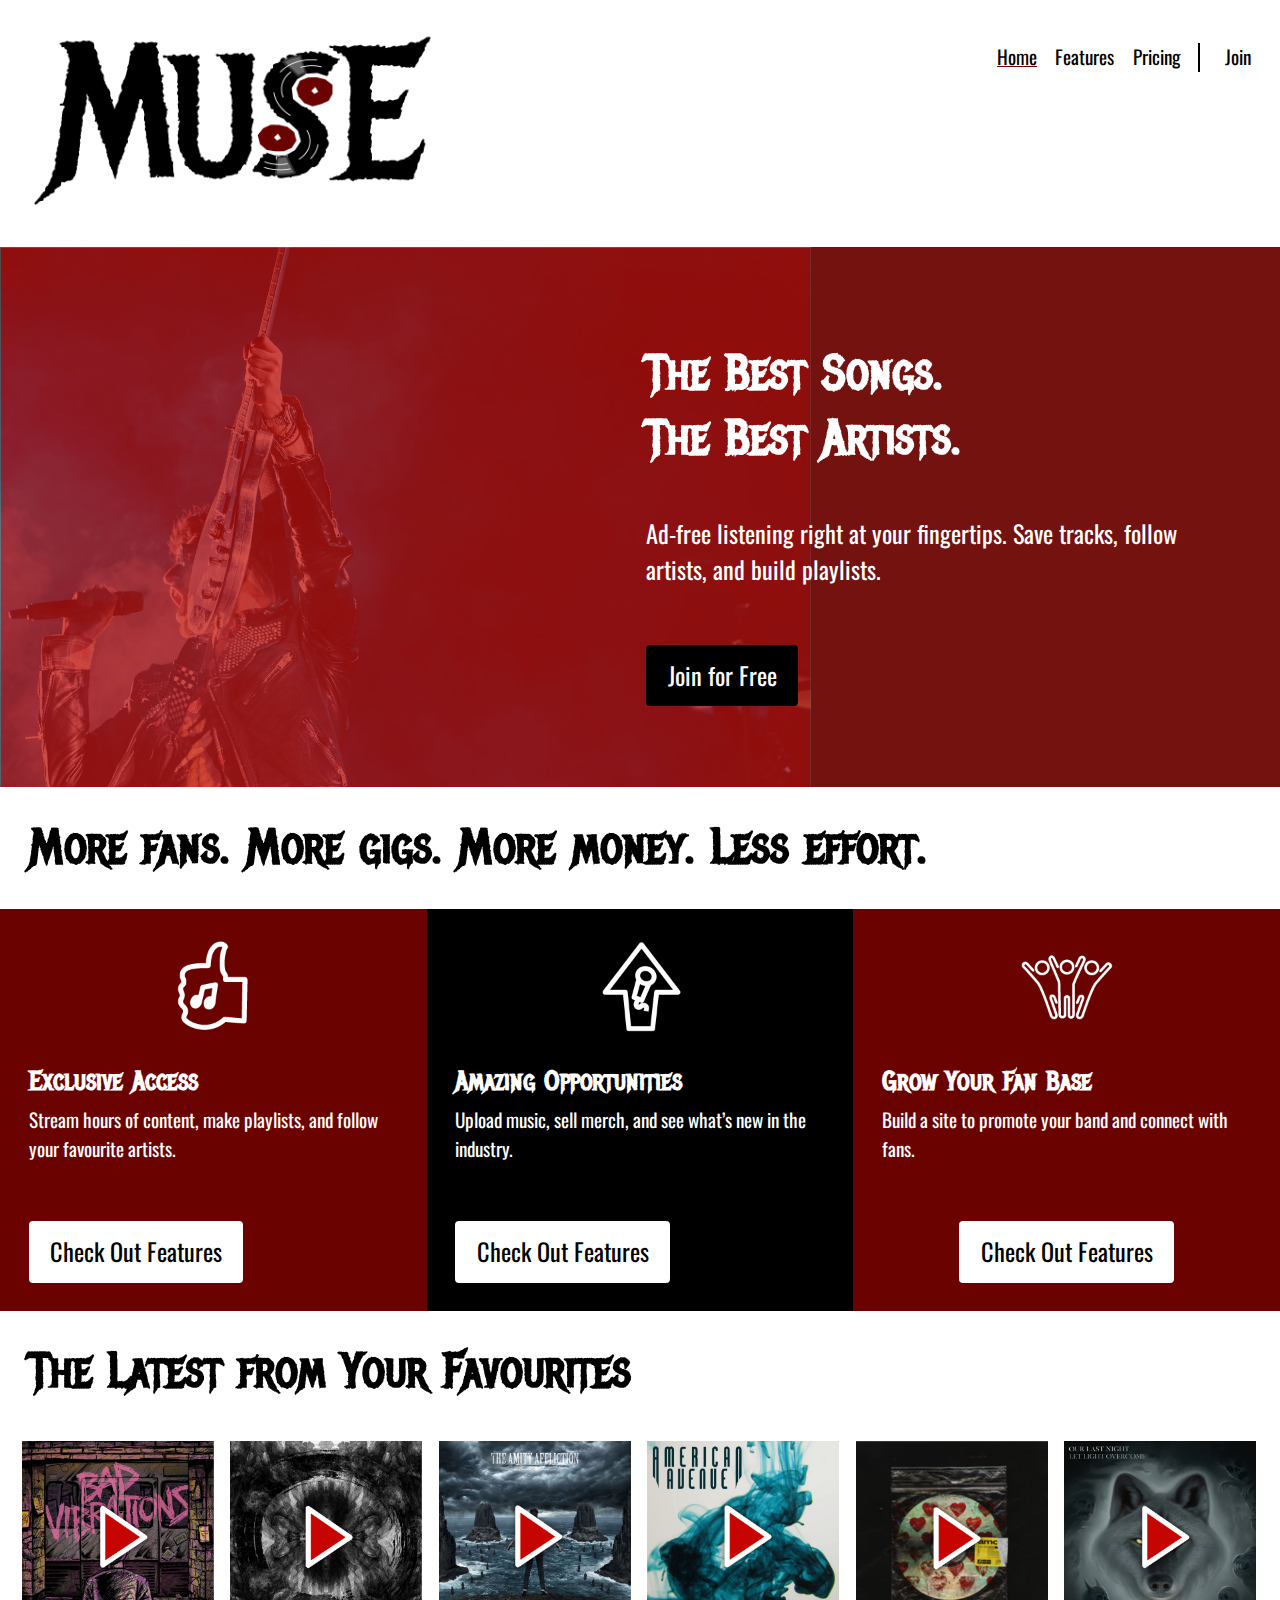
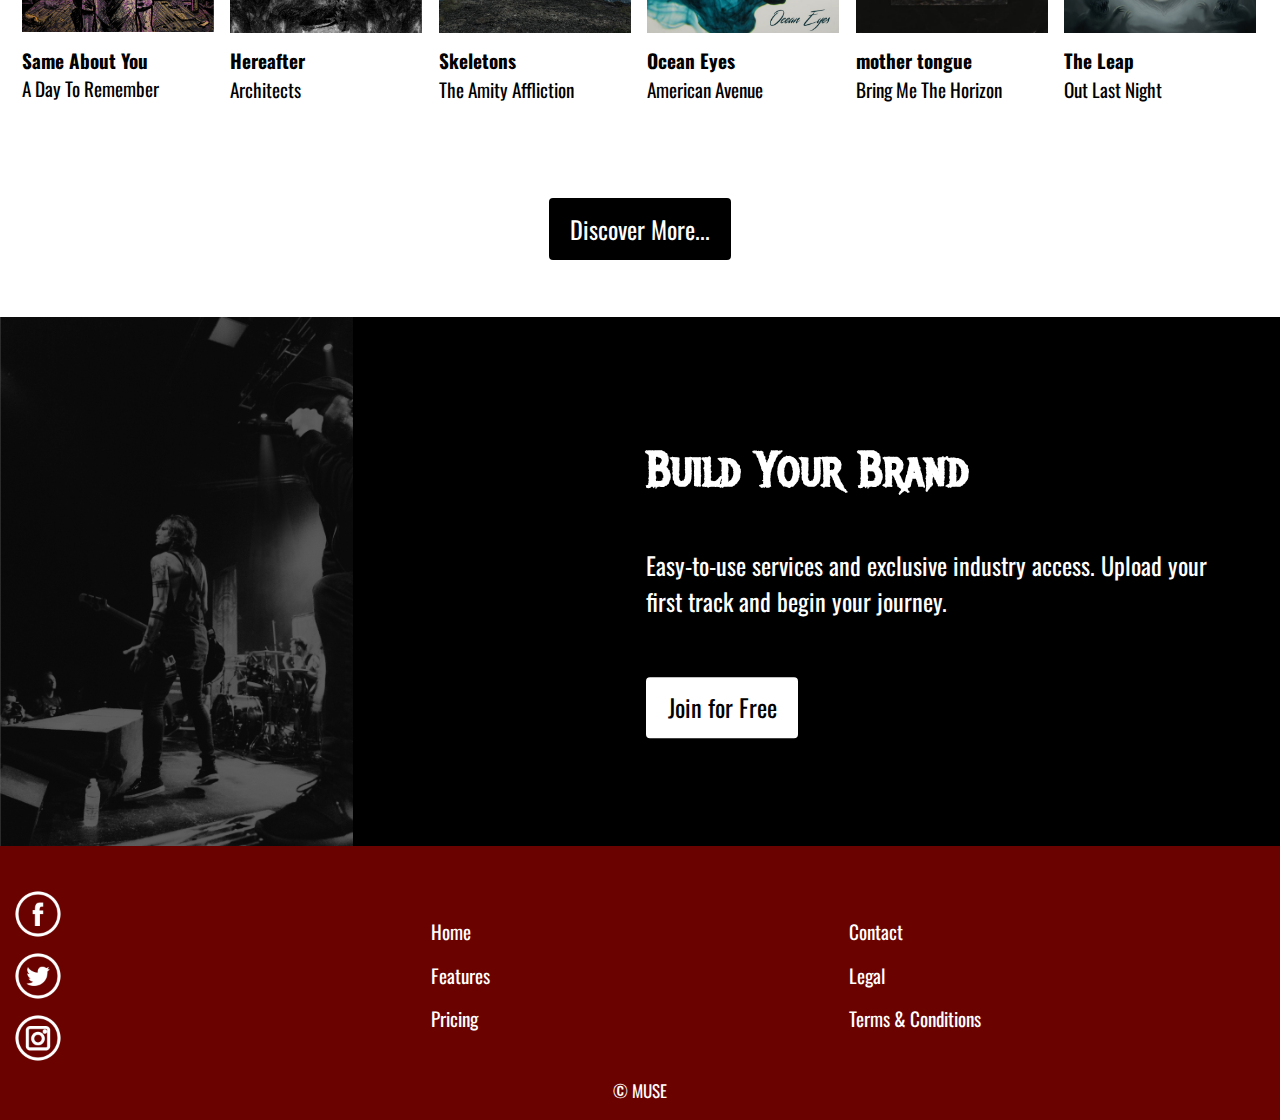
==== index.html @ cc8b155a "Fix some more markbot errors" ====
<!DOCTYPE html>
<html lang="en-ca">
<head>
  <meta charset="utf-8">
  <title>MUSE • Home</title>
  <meta name="viewport" content="width=device-width,initial-scale=1">
  <link href="css/modules.css" rel="stylesheet">
  <link href="css/grid.css" rel="stylesheet">
  <link href="css/type.css" rel="stylesheet">
  <link href="css/main.css" rel="stylesheet">
  <link href="https://fonts.googleapis.com/css?family=Metal+Mania|Oswald:400,700" rel="stylesheet">
</head>
<body>

  <ul class="skip-links">
    <li><a href="#main">Jump to main content</a></li>
    <li><a href="#nav">Jump to navigation</a></li>
  </ul>

  <header class="gutter" role="banner">
    <div class="pad-t join-link">
      <p class="push-1-2 giga"><a class="join-link" href="sign-up.html">Join</a></p>
    </div>

    <div class="absolute  pin-tr pad-t gutter">
      <input type="checkbox" class="nav-check" id="nav-check">
      <label class="nav-label" for="nav-check">
        <i class="icon i-32">
          <img class="nav-open" src="images/icons/ham-open.svg" alt="">
          <img class="nav-close" src="images/icons/ham-close.svg" alt="">
        </i>
      </label>
      <nav class="nav island-1-2 gutter" role="navigation" id="nav" tabindex="0">
        <ul class="list-group push-0">
          <li class="nav-colour push-1-4 mega current"><a href="index.html">Home</a></li>
          <li class="nav-colour push-1-4 mega"><a href="tour.html">Features</a></li>
          <li class="nav-colour push-1-4 mega"><a href="pricing.html">Pricing</a></li>
        </ul>
      </nav>
    </div>

    <div class="grid push pad-t-1-2">
      <div class="unit xs-1 s-1 m-1-2 l-1-3">
        <img class="img-flex" src="images/logo/logo.png" alt="">
      </div>

      <nav class="nav-d unit xs-0 s-0 m-1-2 l-2-3 pad-t" role="navigation" id="nav" tabindex="0">
        <ul class="list-group-inline">
          <li class="gutter-1-4 current"><a href="index.html">Home</a></li>
          <li class="gutter-1-4"><a href="tour.html">Features</a></li>
          <li class="gutter-1-4 push-r-1-4"><a href="pricing.html">Pricing</a></li>
          <li class="sn-up"><a href="sign-up.html">Join</a></li>
        </ul>
      </nav>
    </div>
  </header>

  <main role="main" id="main" tabindex="0">
    <section class="push sec-1">
      <div class="relative banner-img">
        <img src="images/photos/banner-m-1.png" alt="Image of man singing" aria-details="main-banner">

        <div class="absolute pin-cr gutter-2 pad-t-1-2 ban-con max-length" id="main-banner">
          <h1 class="value-prop nina focus-title" tabindex="0">The Best Songs.
            <br>The Best Artists.</h1>

            <p class="push-2 pad-t-1-2 giga">Ad-free listening right at your fingertips. Save tracks, follow artists, and build playlists.</p>

            <div>
              <a class="btn giga btn1" href="sign-up.html">Join for Free</a>
            </div>
          </div>
        </div>
      </section>

      <section class="push">
        <h2 class="value-prop nina gutter" tabindex="0">More fans. More gigs. More money. Less effort.</h2>

        <ol class="grid list-group">
          <li class="unit xs-1 s-1 m-1-3 l-1-3 icon-cards pad-t-1-2 pad-b-1-2 unit-content-distribute">
            <div class="grid grid-middle card island-1-2 content-fill unit-content-distribute">
              <i class="icon i-96 unit xs-1-3 s-1-3 m-1 l-1 push i-size">
                <img class="img-flex" src="images/icons/icon-m-1.png" alt="">
              </i>
              <div class="icon-label unit xs-2-3 s-2-3 m-1 l-1 gutter-1-2 content-fill unit-content-distribute">
                <h3 class="h3 push-1-4">Exclusive Access</h3>
                <p class="push-0 content-fill">Stream hours of content, make playlists, and follow your favourite artists.</p>
              </div>
              <div class="unit xs-0 s-0 m-1 l-1 pad-t-2 gutter-1-2">
                <a class="btn btn2 giga" href="tour.html">Check Out Features</a>
              </div>
            </div>
          </li>

          <li class="unit xs-1 s-1 m-1-3 l-1-3 icon-cards-b pad-t-1-2 pad-b-1-2 unit-content-distribute">
            <div class="grid grid-middle card island-1-2 content-fill unit-content-distribute">
              <i class="icon i-96 unit xs-1-3 s-1-3 m-1 l-1 push i-size">
                <img class="img-flex" src="images/icons/icon-m-2.png" alt="">
              </i>
              <div class="icon-label unit xs-2-3 s-2-3 m-1 l-1 gutter-1-2 content-fill unit-content-distribute">
                <h3 class="h3 push-1-4">Amazing Opportunities</h3>
                <p class="push-0 content-fill">Upload music, sell merch, and see what’s new in the industry.</p>
              </div>
              <div class="unit xs-0 s-0 m-1 l-1 pad-t-2 gutter-1-2">
                <a class="btn btn2 giga" href="tour.html">Check Out Features</a>
              </div>
            </div>
          </li>

          <li class="unit xs-1 s-1 m-1-3 l-1-3 icon-cards pad-t-1-2 pad-b-1-2 unit-content-distribute">
            <div class="grid grid-middle card island-1-2 content-fill unit-content-distribute">
              <i class="icon i-96 unit xs-1-3 s-1-3 m-1 l-1 push i-size">
                <img class="img-flex" src="images/icons/icon-m-3.png" alt="">
              </i>
              <div class="icon-label unit xs-2-3 s-2-3 m-1 l-1 gutter-1-2 content-fill unit-content-distribute">
                <h3 class="h3 push-1-4">Grow Your Fan Base</h3>
                <p class="push-0 content-fill">Build a site to promote your band and connect with fans.</p>
              </div>
              <div class="unit unit-xs-centered unit-s-centered unit-m-centered unit-l-centered pad-t-2 gutter-1-2">
                <a class="btn btn2 giga" href="tour.html">Check Out Features</a>
              </div>
            </div>
          </li>
        </ol>
      </section>

      <section class="push">
        <h2 class="value-prop nina gutter" tabindex="0">The Latest from Your Favourites</h2>

        <div class="grid gutter-1-2">
          <div class="unit unit-xs-centered unit-s-centered m-1-6 l-1-6 push island-1-4" tabindex="0">
            <figure>
              <img class="img-flex album" src="images/photos/albums/album-1.png" alt="Album art" aria-details="album-1">

              <figcaption class="pad-t-1-2" id="album-1">
                <p class="push-0 bold">Same About You</p>
                <p class="push-0">A Day To Remember</p>
              </figcaption>
            </figure>
          </div>

          <div class="unit xs-0 s-0 m-1-6 l-1-6 push island-1-4" tabindex="0">
            <figure>
              <img class="img-flex album" src="images/photos/albums/album-2-16.png" alt="Album art" aria-details="album-2">

              <figcaption class="pad-t-1-2" id="album-2">
                <p class="push-0 bold">Hereafter</p>
                <p class="push-0">Architects</p>
              </figcaption>
            </figure>
          </div>

          <div class="unit unit-xs-centered unit-s-centered m-1-6 l-1-6 push island-1-4" tabindex="0">
            <figure>
              <img class="img-flex album" src="images/photos/albums/album-7.png" alt="Album art" aria-details="album-3">

              <figcaption class="pad-t-1-2" id="album-3">
                <p class="push-0 bold">Skeletons</p>
                <p class="push-0">The Amity Affliction</p>
              </figcaption>
            </figure>
          </div>

          <div class="unit xs-0 s-0 m-1-6 l-1-6 push island-1-4" tabindex="0">
            <figure>
              <img class="img-flex album" src="images/photos/albums/album-8.png" alt="Album art" aria-details="album-4">

              <figcaption class="pad-t-1-2" id="album-4">
                <p class="push-0 bold">Ocean Eyes</p>
                <p class="push-0">American Avenue</p>
              </figcaption>
            </figure>
          </div>

          <div class="unit unit-xs-centered unit-s-centered m-1-6 l-1-6 push island-1-4" tabindex="0">
            <figure>
              <img class="img-flex album" src="images/photos/albums/album-13.png" alt="Album art" aria-details="album-5">

              <figcaption class="pad-t-1-2" id="album-5">
                <p class="push-0 bold">mother tongue</p>
                <p class="push-0">Bring Me The Horizon</p>
              </figcaption>
            </figure>
          </div>

          <div class="unit xs-0 s-0 m-1-6 l-1-6 push island-1-4" tabindex="0">
            <figure>
              <img class="img-flex album" src="images/photos/albums/album-14.png" alt="Album art" aria-details="album-6">

              <figcaption class="pad-t-1-2" id="album-6">
                <p class="push-0 bold">The Leap</p>
                <p class="push-0">Out Last Night</p>
              </figcaption>
            </figure>
          </div>
        </div>

        <div class="push-2 pad-t center-content">
          <a class="btn btn3 giga" href="">Discover More...</a>
        </div>
      </section>

      <section class="sec-4">
        <div class="relative banner-img">
          <div>
            <img class="ban-image" src="images/photos/banner-m-2.png" alt="Image of band We Came As Romans" aria-details="build-banner">
          </div>

          <div class="absolute pin-cr gutter-2 pad-t-1-2 ban-con max-length" id="build-banner">
            <h2 class="value-prop nina focus-title" tabindex="0">Build Your Brand</h2>

            <p class="push-2 pad-t-1-2 giga">Easy-to-use services and exclusive industry access. Upload your first track and begin your journey.</p>

            <div>
              <a class="btn giga btn4" href="sign-up.html">Join for Free</a>
            </div>
          </div>
        </div>
      </section>
    </main>

    <footer class="footer island-1-2" role="contentinfo">
      <div class="grid">
        <ul class="unit xs-1-3 s-1-3 m-1-3 l-1-3 list-group push-0 pad-t">
          <li class="push-1-2"><a class="focus-foot" href="">
            <i class="icon i-48">
              <img src="images/icons/sm-icon-1.png" alt="Facebook">
            </i>
          </a></li>
          <li class="push-1-2"><a class="focus-foot" href="">
            <i class="icon i-48">
              <img src="images/icons/sm-icon-2.png" alt="Twitter">
            </i>
          </a></li>
          <li class="push-1-2"><a class="focus-foot" href="">
            <i class="icon i-48">
              <img src="images/icons/sm-icon-3.png" alt="Instagram">
            </i>
          </a></li>
        </ul>

        <nav class="unit xs-1-3 s-1-3 m-1-3 l-1-3 foot-links pad-t-2">
          <ul class="list-group foot-li">
            <li class="push-1-2"><a class="focus-foot" href="index.html">Home</a></li>
            <li class="push-1-2"><a class="focus-foot" href="tour.html">Features</a></li>
            <li class="push-1-2"><a class="focus-foot" href="pricing.html">Pricing</a></li>
          </ul>
        </nav>

        <nav class="unit xs-1-3 s-1-3 m-1-3 l-1-3 foot-links pad-t-2">
          <ul class="list-group foot-li">
            <li class="push-1-2"><a class="focus-foot" href="">Contact</a></li>
            <li class="push-1-2"><a class="focus-foot" href="">Legal</a></li>
            <li class="push-1-2"><a class="focus-foot" href="">Terms &amp; Conditions</a></li>
          </ul>
        </nav>
      </div>

      <small class="copyright center-content">© MUSE</small>
    </footer>

  </body>
  </html>
---- css/modules.css ----
/*
 * Modulifier || Code released under the UNLICENSE
 * Code under other copyrights & licenses listed below.
 * https://modulifier.web-dev.tools/#responsive;images;list-group;embed;media-object;icons;hidden;positioning;nice-lists;forms;buttons;accessibility;print
 */

@-moz-viewport { width: device-width; scale: 1; }
@-ms-viewport { width: device-width; scale: 1; }
@-o-viewport { width: device-width; scale: 1; }
@-webkit-viewport { width: device-width; scale: 1; }
@viewport { width: device-width; scale: 1; }

html {
  box-sizing: border-box;
  -moz-text-size-adjust: 100%;
  -ms-text-size-adjust: 100%;
  -webkit-text-size-adjust: 100%;
  text-size-adjust: 100%;
}

*, *::before, *::after {
  box-sizing: inherit;
}

body {
  margin: 0;
}

article,
aside,
details,
figcaption,
figure,
footer,
header,
main,
menu,
nav,
section,
summary {
  display: block;
}

audio,
canvas,
progress,
video {
  display: inline-block;
  vertical-align: baseline;
}

template {
  display: none;
}

details {
  cursor: pointer;
}

audio:not([controls]) {
  display: none;
  height: 0;
}

a,
area,
button,
input,
label,
select,
textarea,
[tabindex] {
  -ms-touch-action: manipulation;
  touch-action: manipulation;
}

img {
  border: 0;
}

.img-flex,
.img-flex img {
  display: block;
  width: 100%;
}

svg {
  fill: currentColor;
}

svg:not(:root) {
  overflow: hidden;
}

svg.img-flex {
  width: 100%;
  height: 100%;
}

.image-replacement, .ir {
  overflow: hidden;
  direction: ltr;
  text-align: left;
  text-indent: 100%;
  white-space: nowrap;
}

.list-group, .list-group-inline, .list-group--inline {
  padding-left: 0;
  list-style-type: none;
}

.list-group > dd {
  margin-left: 0;
}

.list-group-inline::before,
.list-group-inline::after,
.list-group--inline::before,
.list-group--inline::after {
  content: "";
  display: table;
}

.list-group-inline::after,
.list-group--inline::after {
  clear: both;
}

.list-group-inline > li,
.list-group--inline > li {
  display: inline-block;
}

.list-group-inline > dt,
.list-group--inline > dt {
  clear: left;
  float: left;
  width: 11em;
}

.list-group-inline > dd,
.list-group--inline > dd {
  float: left;
  min-width: 12em;
}

.embed {
  margin-left: 0;
  margin-right: 0;
  overflow: hidden;
  position: relative;
  width: 100%;
}

.embed-1by1, .embed--1by1 {
  padding-top: 100%; /* Square */
}

.embed-4by3, .embed--4by3 {
  padding-top: 75%; /* Traditional TV/computer screens */
}

.embed-iso216, .embed--iso216 {
  padding-top: 70.92%; /* A-standard paper sizes */
}

.embed-3by2, .embed--3by2 {
  padding-top: 66.6%; /* Classic 35 mm film & most digital photos, landscape */
}

.embed-2by3, .embed--2by3 {
  padding-top: 150%; /* Classic 35 mm film & most digital photos, portrait */
}

.embed-golden, .embed--golden {
  padding-top: 61.8%; /* The Golden Ratio */
}

.embed-16by9, .embed--16by9 {
  padding-top: 56.25%; /* HD TV */
}

.embed-185by100, .embed--185by100 {
  padding-top: 54.05%; /* Common widescreen cinema */
}

.embed-24by10, .embed--24by10 {
  padding-top: 41.667%; /* Widescreen cinema: 2.4:1 */
}

.embed-3by1, .embed--3by1 {
  padding-top: 33.3333%; /* Panorama photos */
}

.embed-4by1, .embed--4by1 {
  padding-top: 25%; /* Polyvision */
}

.embed-5by1, .embed--5by1 {
  padding-top: 20%; /* Really wide... */
}

.embed-item, .embed__item {
  min-height: 100%;
  left: 0;
  position: absolute;
  top: 0;
  width: 100%;
}

.media {
  overflow: hidden;
}

.media-img, .media__img {
  float: left;
}

.media-img-reversed, .media__img--reversed {
  float: right;
}

.media-img-stacked, .media__img--stacked {
  float: none;
}

.media-body, .media__body {
  overflow: hidden;
  min-width: 12em; /* Slightly less than 200px, responsiveness built in */
}

.icon {
  display: inline-block;
  position: relative;
  background: transparent none no-repeat center center;
  background-size: contain;
  vertical-align: middle;
}

.i-16, .i--16 {
  height: 16px;
  width: 16px;
}

.i-18, .i--18 {
  height: 18px;
  width: 18px;
}

.i-20, .i--20 {
  height: 20px;
  width: 20px;
}

.i-24, .i--24 {
  height: 24px;
  width: 24px;
}

.i-32, .i--32 {
  height: 32px;
  width: 32px;
}

.i-48, .i--48 {
  height: 48px;
  width: 48px;
}

.i-64, .i--64 {
  height: 64px;
  width: 64px;
}

.i-96, .i--96 {
  height: 96px;
  width: 96px;
}

.i-128, .i--128 {
  height: 128px;
  width: 128px;
}

.i-192, .i--192 {
  height: 192px;
  width: 192px;
}

.i-256, .i--256 {
  height: 256px;
  width: 256px;
}

.icon img,
.icon svg {
  left: 0;
  height: 100%;
  position: absolute;
  top: 0;
  width: 100%;
  fill: currentColor;
}

.icon-label {
  vertical-align: middle;
}

.icon-link,
.icon-link:focus,
.icon-link:hover {
  text-decoration: none;
}

[hidden], .hidden {
  /* stylelint-disable declaration-no-important */
  display: none !important;
  visibility: hidden !important;
  /* stylelint-enable */
}

.visually-hidden {
  height: 1px;
  margin: -1px;
  overflow: hidden;
  padding: 0;
  position: absolute;
  width: 1px;
  border: 0;
  clip: rect(0 0 0 0);
  clip-path: inset(50%);
}

.visually-hidden.focusable:active, .visually-hidden.focusable:focus {
  height: auto;
  margin: 0;
  overflow: visible;
  position: static;
  width: auto;
  clip: auto;
  clip-path: none;
}

.invisible {
  visibility: hidden;
}

.chop,
.crop {
  overflow: hidden;
}

.truncate {
  max-width: 100%;
  overflow: hidden;
  width: 100%;
  text-overflow: ellipsis;
  white-space: nowrap;
}

.scrollable {
  max-width: 100%;
  overflow-x: auto;
  overflow-y: hidden;
  -webkit-overflow-scrolling: touch;
}

.flex-row {
  display: -webkit-flex;
  display: -ms-flexbox;
  display: flex;
}

.flex-justify {
  -webkit-justify-content: space-between;
  -ms-flex-pack: space-between;
  justify-content: space-between;
}

.flex-align-center {
  -webkit-align-items: center;
  -ms-flex-align: center;
  align-items: center;
}

.center-text,
.center-flow {
  text-align: center;
}

.center-block {
  margin-left: auto;
  margin-right: auto;
}

.no-auto-margins,
.not-centered {
  /* stylelint-disable declaration-no-important */
  margin-left: 0 !important;
  margin-right: 0 !important;
  /* stylelint-enable */
}

.center-content,
.center-content-vertical,
.center-contents,
.center-contents-vertical {
  display: -webkit-flex;
  display: -ms-flexbox;
  display: flex;
  -webkit-justify-content: center;
  -ms-flex-pack: center;
  justify-content: center;
  -webkit-align-items: center;
  -ms-flex-align: center;
  align-items: center;
  -webkit-align-content: center;
  -ms-flex-line-pack: center;
  align-content: center;
  -webkit-flex-direction: column wrap;
  -ms-flex-direction: column wrap;
  flex-flow: column wrap;
}

.center-content-start,
.center-content-vertical-start,
.center-contents-start,
.center-contents-vertical-start {
  display: -webkit-flex;
  display: -ms-flexbox;
  display: flex;
  -webkit-justify-content: center;
  -ms-flex-pack: center;
  justify-content: center;
  -webkit-flex-direction: column wrap;
  -ms-flex-direction: column wrap;
  flex-flow: column wrap;
}

.center-content-horizontal,
.center-contents-horizontal {
  display: -webkit-flex;
  display: -ms-flexbox;
  display: flex;
  -webkit-justify-content: center;
  -ms-flex-pack: center;
  justify-content: center;
  -webkit-align-items: center;
  -ms-flex-align: center;
  align-items: center;
  -webkit-align-content: center;
  -ms-flex-line-pack: center;
  align-content: center;
  -webkit-flex-direction: row wrap;
  -ms-flex-direction: row wrap;
  flex-flow: row wrap;
}

.clearfix::after {
  content: " ";
  display: block;
  clear: both;
}

.left {
  float: left;
}

.right {
  float: right;
}

.inline {
  display: inline;
}

.block {
  display: block;
}

.inline-block, .ib {
  display: inline-block;
}

.valign-top {
  vertical-align: top;
}

.valign-bottom {
  vertical-align: bottom;
}

.valign-middle {
  vertical-align: middle;
}

.fixed {
  position: fixed;
}

.relative {
  position: relative;
}

[class*="pin-"],
.absolute {
  position: absolute;
}

.static {
  position: static;
}

.zindex-1 {
  z-index: 1;
}

.zindex-2 {
  z-index: 2;
}

.zindex-3 {
  z-index: 3;
}

.zindex-1000 {
  z-index: 1000;
}

.pin-top-left,
.pin-left-top,
.pin-tl,
.pin-lt {
  top: 0;
  left: 0;
}

.pin-top-right,
.pin-right-top,
.pin-tr,
.pin-rt {
  top: 0;
  right: 0;
}

.pin-bottom-left,
.pin-left-bottom,
.pin-bl,
.pin-lb {
  bottom: 0;
  left: 0;
}

.pin-bottom-right,
.pin-right-bottom,
.pin-br,
.pin-rb {
  bottom: 0;
  right: 0;
}

.pin-top-center,
.pin-center-top,
.pin-tc,
.pin-ct {
  left: 50%;
  top: 0;
  transform: translateX(-50%);
}

.pin-bottom-center,
.pin-center-bottom,
.pin-bc,
.pin-cb {
  bottom: 0;
  left: 50%;
  transform: translateX(-50%);
}

.pin-center-left,
.pin-left-center,
.pin-cl,
.pin-lc {
  left: 0;
  top: 50%;
  transform: translateY(-50%);
}

.pin-center-right,
.pin-right-center,
.pin-cr,
.pin-rc {
  right: 0;
  top: 50%;
  transform: translateY(-50%);
}

.pin-center, .pin-c {
  left: 50%;
  top: 50%;
  transform: translate(-50%, -50%);
}

.width-quarter, .w-1-4 {
  width: 25%;
}

.width-half, .w-1-2 {
  width: 50%;
}

.width-full, .w-1 {
  width: 100%;
}

.height-quarter, .h-1-4 {
  height: 25%;
}

.height-half, .h-1-2 {
  height: 50%;
}

.height-full, .h-1 {
  height: 100%;
}

.height-win-quarter, .h-w-1-4 {
  height: 25vh;
  max-height: 46em;
}

.height-win-half, .h-w-1-2 {
  height: 50vh;
  max-height: 46em;
}

.height-win-full, .h-w-1 {
  height: 100vh;
  max-height: 46em;
}

ul {
  list-style-type: none;
}

ul > li::before {
  content: "·";
  float: left;
  margin-left: -1.6em;
  width: 1.3em;
  text-align: right;
}

ol {
  counter-reset: ol-simple-numbers;
  list-style-type: none;
}

ol > li::before {
  float: left;
  margin-left: -1.6em;
  width: 1.3em;
  counter-increment: ol-simple-numbers;
  content: counter(ol-simple-numbers);
  text-align: right;
}

.list-group > li::before,
.list-group-inline > li::before,
.list-group--inline > li::before {
  content: none;
}

/* stylelint-disable no-descending-specificity */

/*
 * (c) Nicolas Gallagher and Jonathan Neal of Normalize.css || MIT License
 *     https://necolas.github.io/normalize.css/
 */

button,
input,
optgroup,
select,
textarea {
  color: inherit;
  font: inherit;
  margin: 0;
}

button,
input {
  overflow: visible;
}

button,
select {
  text-transform: none;
}

button,
html [type="button"],
[type="reset"],
[type="submit"] {
  -webkit-appearance: button;
  cursor: pointer;
}

button[disabled],
html input[disabled] {
  cursor: default;
}

button::-moz-focus-inner,
input::-moz-focus-inner {
  border: 0;
  padding: 0;
}

[type="checkbox"],
[type="radio"] {
  opacity: 0;
  position: absolute;
  height: 1px;
  width: 1px;
}

[type="number"]::-webkit-inner-spin-button,
[type="number"]::-webkit-outer-spin-button {
  height: auto;
}

[type="search"]::-webkit-search-cancel-button,
[type="search"]::-webkit-search-decoration {
  -webkit-appearance: none;
}

fieldset {
  padding-left: 0;
  padding-right: 0;

  border: 0;
  border-top: 2px solid #666;
}

legend {
  color: inherit;
  display: table;
  max-width: 100%;
  padding: 0 .3em 0 0;
  white-space: normal;

  border: 0;

  font-weight: bold;
}

optgroup {
  font-weight: bold;
}

::-webkit-input-placeholder {
  color: inherit;
  opacity: .54;
}

::-webkit-file-upload-button {
  -webkit-appearance: button;
  font: inherit;
}

/* End Normalize.css code */

label,
.label-block {
  display: block;
  cursor: pointer;
}

[type="checkbox"] + label,
[type="radio"] + label,
.label-inline {
  display: inline-block;
}

input:not([type]),
[type="text"],
[type="number"],
[type="search"],
[type="url"],
[type="email"],
[type="password"],
[type="tel"],
[type="datetime-local"],
[type="month"],
[type="week"],
[type="date"],
[type="time"],
[type="range"],
select,
textarea {
  -moz-appearance: none;
  -webkit-appearance: none;
  appearance: none;
}

input,
textarea {
  display: block;
  width: 100%;

  background-color: #fff;
  border: 2px solid #666;
  border-radius: 0;
}

label {
  vertical-align: middle;
}

textarea {
  max-width: 100%;
  min-height: 4em;
  overflow: auto;
}

[type="color"] {
  display: inline-block;
  width: 2em;
}

select {
  display: block;
  width: 100%;

  background-image: url("data:image/svg+xml,%3Csvg xmlns='http://www.w3.org/2000/svg' width='256' height='256' viewBox='0 0 256 256'%3E%3Cpath fill='none' stroke='%23000' stroke-miterlimit='10' stroke-width='70' d='M36.3 82.1l91.9 91.8 91.5-91.8'/%3E%3C/svg%3E");
  background-repeat: no-repeat;
  background-position: calc(100% - .4em) center;
  background-size: 18px auto;
  background-color: #fff;
  border: 2px solid #666;
  border-radius: 0;
}

[type="checkbox"] + label::before {
  content: " ";
  display: inline-block;
  height: 1.8em;
  margin-right: .3em;
  position: relative;
  vertical-align: middle;
  top: -.1em;
  width: 1.8em;

  background-color: #fff;
  background-size: cover;
  border: 2px solid #666;

  line-height: inherit;
}

[type="checkbox"]:checked + label::before {
  background-image: url("data:image/svg+xml,%3Csvg xmlns='http://www.w3.org/2000/svg' width='256' height='256' viewBox='0 0 256 256'%3E%3Cpath fill='none' stroke='%23000' stroke-miterlimit='10' stroke-width='50' d='M49.9 130.1l50.8 50.7L206.1 75.2'/%3E%3C/svg%3E");
}

[type="checkbox"]:focus + label::before {
  outline: 3px solid #000;
  z-index: 1000;
}

[type="radio"] + label::before {
  content: " ";
  display: inline-block;
  height: 1.8em;
  margin-right: .3em;
  position: relative;
  vertical-align: middle;
  top: -.1em;
  width: 1.8em;

  background-color: #fff;
  background-size: cover;
  border: 2px solid #666;
  border-radius: 50%;

  line-height: inherit;
}

[type="radio"]:checked + label::before {
  background-image: url("data:image/svg+xml,%3Csvg xmlns='http://www.w3.org/2000/svg' width='256' height='256' viewBox='0 0 256 256'%3E%3Ccircle cx='128' cy='128' r='70.4'/%3E%3C/svg%3E");
}

[type="radio"]:focus + label::before,
[type="radio"] + label:focus::before {
  box-shadow: 0 0 0 3px #000;
  z-index: 1000;
}

[type="range"] {
  border: 0;
  background-color: #fff;
}

[type="range"]::-webkit-slider-runnable-track {
  height: 6px;

  -webkit-appearance: none;
  appearance: none;
  background-color: #ccc;
  border: 0;
  border-radius: 3px;
}

[type="range"]:active::-webkit-slider-runnable-track {
  background-color: #ccc;
}

[type="range"]::-moz-range-track {
  height: 6px;

  -moz-appearance: none;
  appearance: none;
  background-color: #ccc;
  border: 0;
  border-radius: 3px;
}

[type="range"]:active::-moz-range-track {
  background-color: #ccc;
}

[type="range"]::-ms-track {
  height: 6px;

  -ms-appearance: none;
  appearance: none;
  background-color: #ccc;
  border: 0;
  border-radius: 3px;
}

[type="range"]:active::-ms-track {
  background-color: #ccc;
}

[type="range"]::-webkit-slider-thumb {
  margin-top: -4px;
  height: 16px;
  width: 16px;

  -webkit-appearance: none;
  appearance: none;
  background-color: #000;
  border: none;
  border-radius: 50%;
}

[type="range"]:hover::-webkit-slider-thumb {
  background-color: #000;
}

[type="range"]:active::-webkit-slider-thumb {
  background-color: #000;
}

[type="range"]::-moz-range-thumb {
  margin-top: -4px;
  height: 16px;
  width: 16px;

  -webkit-appearance: none;
  appearance: none;
  background-color: #000;
  border: none;
  border-radius: 50%;
}

[type="range"]:hover::-moz-range-thumb {
  background-color: #000;
}

[type="range"]:active::-moz-range-thumb {
  background-color: #000;
}

[type="range"]::-ms-thumb {
  margin-top: -4px;
  height: 16px;
  width: 16px;

  -webkit-appearance: none;
  appearance: none;
  background-color: #000;
  border: none;
  border-radius: 50%;
}

[type="range"]:hover::-ms-thumb {
  background-color: #000;
}

[type="range"]:active::-ms-thumb {
  background-color: #000;
}

[type="checkbox"].hide-custom-input + label::before,
[type="checkbox"] + .hide-custom-input::before,
[type="radio"].hide-custom-input + label::before,
[type="radio"] + .hide-custom-input::before {
  content: none;
  display: none;
}

/* stylelint-enable */

.link-box {
  display: block;
  text-decoration: none;
}

/* stylelint-disable no-descending-specificity */

button,
.btn {
  cursor: pointer;
  display: inline-block;
  margin: 0;
  overflow: visible;
  padding: .375em .75em .42em;
  -webkit-appearance: none;
  -moz-appearance: none;
  appearance: none;
  background-color: #333;
  border-radius: 4px;
  border: 3px solid #333;
  color: #fff;
  font: inherit;
  text-decoration: none;
  text-transform: none;
}

button::-moz-focus-inner {
  border: 0;
  padding: 0;
}

/* stylelint-enable */

button:focus,
button:hover,
.btn:focus,
.btn:hover {
  background-color: #000;
  border-color: #000;
  color: #fff;
}

button[disabled] {
  cursor: default;
}

.btn-light, .btn--light {
  background-color: #e2e2e2;
  border-color: #e2e2e2;
  color: #000;
}

.btn-light:focus,
.btn-light:hover,
.btn--light:focus,
.btn--light:hover {
  background-color: #666;
  border-color: #666;
  color: #fff;
}

.btn-ghost,
.btn--ghost {
  background-color: transparent;
  border-color: #333;
  color: #000;
}

.btn-ghost:focus,
.btn-ghost:hover,
.btn--ghost:focus,
.btn--ghost:hover {
  background-color: #e2e2e2;
  border-color: #000;
  color: #000;
}

.btn-link {
  display: inline;
  padding: 0;
  background-color: transparent;
  border-radius: 0;
  border: 0;
  color: inherit;
}

.btn-link:focus,
.btn-link:hover {
  background-color: transparent;
  color: inherit;
}

a:hover, a:active {
  outline: none;
}

a:focus,
[tabindex="0"]:focus,
details:focus,
summary:focus,
input:focus,
textarea:focus,
button:focus,
select:focus {
  outline: 3px solid #000;
  outline-offset: 0;
}

a:focus, [tabindex="0"]:focus {
  outline-offset: 3px;
}

.skip-links {
  margin: 0;
  padding: 0;
  list-style-type: none;
}

.skip-links > li::before {
  content: none; /* Remove the bullets if nice lists is selected */
}

.skip-links a,
.skip-links button {
  padding: .5em .75em;
  position: absolute;
  top: -10em;
  z-index: 10000; /* To make sure they're always on top */
  background-color: #000;
  border: 0;
  color: #fff;
  font-size: 1.125rem;
  font-weight: bold;
  text-decoration: none;
}

.skip-links a:focus,
.skip-links button:focus {
  outline-offset: 3px;
  top: 0;
}

[aria-busy="true"] {
  cursor: progress;
}

[aria-controls] {
  cursor: pointer;
}

[aria-disabled] {
  cursor: default;
}

.print-only {
  display: none;
  visibility: hidden;
}

.page-break-before {
  page-break-before: always;
}

.page-break-after {
  page-break-after: always;
}

.no-page-break-inside {
  page-break-inside: avoid;
}

@media print {

  /* stylelint-disable declaration-no-important */

  .no-print {
    display: none !important;
    visibility: hidden !important;
  }

  .print-only,
  .force-print {
    display: block !important;
    visibility: visible !important;
  }

  /* stylelint-enable */

  .visually-hidden.force-print {
    height: auto;
    margin: 0;
    overflow: visible;
    padding: 0;
    position: static;
    width: auto;
    border: 0;
    clip: initial;
    clip-path: none;
  }

  /*
   * (c) Fabien Sa || MIT License
   *     http://bafs.github.io/Gutenberg/
   */

  table,
  blockquote,
  pre,
  code,
  figure,
  li,
  hr,
  ul,
  ol,
  a,
  tr {
    page-break-inside: avoid;
  }

  h1, h2, h3, h4, h5, h6, p, a {
    orphans: 3;
    widows: 3;
  }

  h1,
  h2,
  h3,
  h4,
  h5,
  h6 {
    page-break-after: avoid;
    page-break-inside: avoid;
  }

  h1 + p,
  h2 + p,
  h3 + p,
  h4 + p,
  h5 + p,
  h6 + p {
    page-break-before: avoid;
  }

  img {
    page-break-after: auto;
    page-break-before: auto;
    page-break-inside: avoid;
  }

  /* stylelint-disable declaration-no-important */

  pre {
    white-space: pre-wrap !important;
    word-wrap: break-word;
  }

  /* stylelint-enable */

  /* End Gutenberg code */

  /*
   * (c) HTML5 Boilerplate || MIT License
   *     https://html5boilerplate.com/
   */

  /* stylelint-disable declaration-no-important */

  *, *::before, *::after, *::first-letter, *::first-line {
    background: none transparent !important;
    color: #000 !important;
    box-shadow: none !important;
    text-shadow: none !important;
  }

  /* stylelint-enable */

  a, a:visited {
    text-decoration: underline;
  }

  a[href]::after {
    content: " (" attr(href) ")";
  }

  abbr[title]::after {
    content: " (" attr(title) ")";
  }

  a[href^="#"]::after,
  a[href^="javascript:"]::after,
  a.no-print-href::after,
  a.href-no-print::after {
    content: "";
  }

  thead {
    display: table-header-group;
  }

  /* End HTML5 Boilerplate code */

}
---- css/grid.css ----
/*
  Gridifier || Code released under the UNLICENSE
  https://gridifier.web-dev.tools/#xs,4,0,0,0;s,4,25,0,0;m,6,38,1,1;l,6,60,1,1
*/

.grid {
  margin: 0;
  padding: 0;
  letter-spacing: -.31em;
  text-rendering: optimizeSpeed;
  display: -webkit-flex;
  display: -ms-flexbox;
  display: flex;
  -webkit-flex-flow: row wrap;
  -ms-flex-flow: row wrap;
  flex-flow: row wrap;
}

.grid-bottom {
  -webkit-align-items: flex-end;
  -ms-align-items: flex-end;
  align-items: flex-end;
}

.grid-middle {
  -webkit-align-items: center;
  -ms-align-items: center;
  align-items: center;
}

.grid-stretch {
  -webkit-align-items: stretch;
  -ms-align-items: stretch;
  align-items: stretch;
}

.opera-only :-o-prefocus,
.grid {
  word-spacing: -.43em;
}

.unit {
  letter-spacing: normal;
  text-rendering: auto;
  vertical-align: top;
  word-spacing: normal;
  display: inline-block;
  visibility: visible;
}

.grid-bottom .unit {
  vertical-align: bottom;
}

.grid-middle .unit {
  vertical-align: middle;
}

[class*="unit-push-"],
[class*="unit-pull-"] {
  position: relative;
}

.unit-content-distribute {
  display: -ms-flexbox;
  display: -webkit-flex;
  display: flex;
  -ms-flex-direction: column;
  -webkit-flex-direction: column;
  flex-direction: column;
  -ms-flex-pack: justify;
  -webkit-justify-content: space-between;
  justify-content: space-between;
}

.unit-content-center,
.unit-content-center-vertical {
  display: -webkit-flex;
  display: -ms-flexbox;
  display: flex;
  -webkit-justify-content: center;
  -ms-flex-pack: center;
  justify-content: center;
  -webkit-align-items: center;
  -ms-flex-align: center;
  align-items: center;
  -webkit-align-content: center;
  -ms-flex-line-pack: center;
  align-content: center;
  -webkit-flex-direction: column wrap;
  -ms-flex-direction: column wrap;
  flex-flow: column wrap;
}

.unit-content-center-horizontal {
  display: -webkit-flex;
  display: -ms-flexbox;
  display: flex;
  -webkit-justify-content: center;
  -ms-flex-pack: center;
  justify-content: center;
  -webkit-align-items: center;
  -ms-flex-align: center;
  align-items: center;
  -webkit-align-content: center;
  -ms-flex-line-pack: center;
  align-content: center;
  -webkit-flex-direction: row wrap;
  -ms-flex-direction: row wrap;
  flex-flow: row wrap;
}

.content-fill,
.content-stretch {
  -ms-flex-grow: 2;
  -webkit-flex-grow: 2;
  flex-grow: 2;
  max-width: 100%; /* @bugfix: IE 10, 11 */
}

.content-shrink {
  -ms-align-self: center;
  -webkit-align-self: center;
  align-self: center;
}

.unit-xs-hidden,
.xs-0 {
  display: none;
  visibility: hidden;
}

.unit-xs-centered {
  margin: 0 auto;
}

.unit-xs-1,
.xs-1 {
  display: block;
  visibility: visible;
  width: 100%;
}

.unit-xs-1-2,
.xs-1-2 {
  width: 50%;
}

.unit-xs-1-3,
.xs-1-3 {
  width: 33.3333%;
}

.unit-xs-2-3,
.xs-2-3 {
  width: 66.6667%;
}

.unit-xs-1-4,
.xs-1-4 {
  width: 25%;
}

.unit-xs-3-4,
.xs-3-4 {
  width: 75%;
}

.unit-xs-1-2,
.xs-1-2,
.unit-xs-1-3,
.xs-1-3,
.unit-xs-2-3,
.xs-2-3,
.unit-xs-1-4,
.xs-1-4,
.unit-xs-3-4,
.xs-3-4 {
  display: inline-block;
  visibility: visible;
}

.unit-xs-1-2[class*="-content-"],
.xs-1-2[class*="-content-"],
.unit-xs-1-3[class*="-content-"],
.xs-1-3[class*="-content-"],
.unit-xs-2-3[class*="-content-"],
.xs-2-3[class*="-content-"],
.unit-xs-1-4[class*="-content-"],
.xs-1-4[class*="-content-"],
.unit-xs-3-4[class*="-content-"],
.xs-3-4[class*="-content-"] {
  display: -webkit-flex;
  display: -ms-flexbox;
  display: flex;
}

.unit-xs-content-distribute,
.xs-content-distribute {
  display: -ms-flexbox;
  display: -webkit-flex;
  display: flex;
  -ms-flex-direction: column;
  -webkit-flex-direction: column;
  flex-direction: column;
  -ms-flex-pack: justify;
  -webkit-justify-content: space-between;
  justify-content: space-between;
}

.unit-xs-content-center,
.unit-xs-content-center-vertical {
  display: -webkit-flex;
  display: -ms-flexbox;
  display: flex;
  -webkit-justify-content: center;
  -ms-flex-pack: center;
  justify-content: center;
  -webkit-align-items: center;
  -ms-flex-align: center;
  align-items: center;
  -webkit-align-content: center;
  -ms-flex-line-pack: center;
  align-content: center;
  -webkit-flex-direction: column wrap;
  -ms-flex-direction: column wrap;
  flex-flow: column wrap;
}

.unit-xs-content-center-horizontal {
  display: -webkit-flex;
  display: -ms-flexbox;
  display: flex;
  -webkit-justify-content: center;
  -ms-flex-pack: center;
  justify-content: center;
  -webkit-align-items: center;
  -ms-flex-align: center;
  align-items: center;
  -webkit-align-content: center;
  -ms-flex-line-pack: center;
  align-content: center;
  -webkit-flex-direction: row wrap;
  -ms-flex-direction: row wrap;
  flex-flow: row wrap;
}

.xs-content-fill,
.xs-content-stretch {
  -ms-flex-grow: 2;
  -webkit-flex-grow: 2;
  flex-grow: 2;
  max-width: 100%; /* @bugfix: IE 10, 11 */
}

.xs-content-shrink {
  -ms-align-self: center;
  -webkit-align-self: center;
  align-self: center;
}

@media only screen and (min-width: 25em) {

  .unit-s-hidden,
  .s-0 {
    display: none;
    visibility: hidden;
  }

  .unit-s-centered {
    margin: 0 auto;
  }

  .unit-s-1,
  .s-1 {
    display: block;
    visibility: visible;
    width: 100%;
  }

  .unit-s-1-2,
  .s-1-2 {
    width: 50%;
  }

  .unit-s-1-3,
  .s-1-3 {
    width: 33.3333%;
  }

  .unit-s-2-3,
  .s-2-3 {
    width: 66.6667%;
  }

  .unit-s-1-4,
  .s-1-4 {
    width: 25%;
  }

  .unit-s-3-4,
  .s-3-4 {
    width: 75%;
  }

  .unit-s-1-2,
  .s-1-2,
  .unit-s-1-3,
  .s-1-3,
  .unit-s-2-3,
  .s-2-3,
  .unit-s-1-4,
  .s-1-4,
  .unit-s-3-4,
  .s-3-4 {
    display: inline-block;
    visibility: visible;
  }

  .unit-s-1-2[class*="-content-"],
  .s-1-2[class*="-content-"],
  .unit-s-1-3[class*="-content-"],
  .s-1-3[class*="-content-"],
  .unit-s-2-3[class*="-content-"],
  .s-2-3[class*="-content-"],
  .unit-s-1-4[class*="-content-"],
  .s-1-4[class*="-content-"],
  .unit-s-3-4[class*="-content-"],
  .s-3-4[class*="-content-"] {
    display: -webkit-flex;
    display: -ms-flexbox;
    display: flex;
  }

  .unit-s-content-distribute,
  .s-content-distribute {
    display: -ms-flexbox;
    display: -webkit-flex;
    display: flex;
    -ms-flex-direction: column;
    -webkit-flex-direction: column;
    flex-direction: column;
    -ms-flex-pack: justify;
    -webkit-justify-content: space-between;
    justify-content: space-between;
  }

  .unit-s-content-center,
  .unit-s-content-center-vertical {
    display: -webkit-flex;
    display: -ms-flexbox;
    display: flex;
    -webkit-justify-content: center;
    -ms-flex-pack: center;
    justify-content: center;
    -webkit-align-items: center;
    -ms-flex-align: center;
    align-items: center;
    -webkit-align-content: center;
    -ms-flex-line-pack: center;
    align-content: center;
    -webkit-flex-direction: column wrap;
    -ms-flex-direction: column wrap;
    flex-flow: column wrap;
  }

  .unit-s-content-center-horizontal {
    display: -webkit-flex;
    display: -ms-flexbox;
    display: flex;
    -webkit-justify-content: center;
    -ms-flex-pack: center;
    justify-content: center;
    -webkit-align-items: center;
    -ms-flex-align: center;
    align-items: center;
    -webkit-align-content: center;
    -ms-flex-line-pack: center;
    align-content: center;
    -webkit-flex-direction: row wrap;
    -ms-flex-direction: row wrap;
    flex-flow: row wrap;
  }

  .s-content-fill,
  .s-content-stretch {
    -ms-flex-grow: 2;
    -webkit-flex-grow: 2;
    flex-grow: 2;
    max-width: 100%; /* @bugfix: IE 10, 11 */
  }

  .s-content-shrink {
    -ms-align-self: center;
    -webkit-align-self: center;
    align-self: center;
  }

}

@media only screen and (min-width: 38em) {

  .unit-m-hidden,
  .m-0 {
    display: none;
    visibility: hidden;
  }

  .unit-m-centered {
    margin: 0 auto;
  }

  .unit-m-1,
  .m-1 {
    display: block;
    visibility: visible;
    width: 100%;
  }

  .unit-offset-m-0 {
    margin-left: 0;
  }

  .unit-push-m-0,
  .unit-pull-m-0 {
    left: 0;
  }

  .unit-m-1-2,
  .m-1-2 {
    width: 50%;
  }

  .unit-offset-m-1-2 {
    margin-left: 50%;
  }

  .unit-push-m-1-2 {
    left: 50%;
  }

  .unit-pull-m-1-2 {
    left: -50%;
  }

  .unit-m-1-3,
  .m-1-3 {
    width: 33.3333%;
  }

  .unit-offset-m-1-3 {
    margin-left: 33.3333%;
  }

  .unit-push-m-1-3 {
    left: 33.3333%;
  }

  .unit-pull-m-1-3 {
    left: -33.3333%;
  }

  .unit-m-2-3,
  .m-2-3 {
    width: 66.6667%;
  }

  .unit-offset-m-2-3 {
    margin-left: 66.6667%;
  }

  .unit-push-m-2-3 {
    left: 66.6667%;
  }

  .unit-pull-m-2-3 {
    left: -66.6667%;
  }

  .unit-m-1-4,
  .m-1-4 {
    width: 25%;
  }

  .unit-offset-m-1-4 {
    margin-left: 25%;
  }

  .unit-push-m-1-4 {
    left: 25%;
  }

  .unit-pull-m-1-4 {
    left: -25%;
  }

  .unit-m-3-4,
  .m-3-4 {
    width: 75%;
  }

  .unit-offset-m-3-4 {
    margin-left: 75%;
  }

  .unit-push-m-3-4 {
    left: 75%;
  }

  .unit-pull-m-3-4 {
    left: -75%;
  }

  .unit-m-1-5,
  .m-1-5 {
    width: 20%;
  }

  .unit-offset-m-1-5 {
    margin-left: 20%;
  }

  .unit-push-m-1-5 {
    left: 20%;
  }

  .unit-pull-m-1-5 {
    left: -20%;
  }

  .unit-m-2-5,
  .m-2-5 {
    width: 40%;
  }

  .unit-offset-m-2-5 {
    margin-left: 40%;
  }

  .unit-push-m-2-5 {
    left: 40%;
  }

  .unit-pull-m-2-5 {
    left: -40%;
  }

  .unit-m-3-5,
  .m-3-5 {
    width: 60%;
  }

  .unit-offset-m-3-5 {
    margin-left: 60%;
  }

  .unit-push-m-3-5 {
    left: 60%;
  }

  .unit-pull-m-3-5 {
    left: -60%;
  }

  .unit-m-4-5,
  .m-4-5 {
    width: 80%;
  }

  .unit-offset-m-4-5 {
    margin-left: 80%;
  }

  .unit-push-m-4-5 {
    left: 80%;
  }

  .unit-pull-m-4-5 {
    left: -80%;
  }

  .unit-m-1-6,
  .m-1-6 {
    width: 16.6667%;
  }

  .unit-offset-m-1-6 {
    margin-left: 16.6667%;
  }

  .unit-push-m-1-6 {
    left: 16.6667%;
  }

  .unit-pull-m-1-6 {
    left: -16.6667%;
  }

  .unit-m-5-6,
  .m-5-6 {
    width: 83.3333%;
  }

  .unit-offset-m-5-6 {
    margin-left: 83.3333%;
  }

  .unit-push-m-5-6 {
    left: 83.3333%;
  }

  .unit-pull-m-5-6 {
    left: -83.3333%;
  }

  .unit-m-1-2,
  .m-1-2,
  .unit-m-1-3,
  .m-1-3,
  .unit-m-2-3,
  .m-2-3,
  .unit-m-1-4,
  .m-1-4,
  .unit-m-3-4,
  .m-3-4,
  .unit-m-1-5,
  .m-1-5,
  .unit-m-2-5,
  .m-2-5,
  .unit-m-3-5,
  .m-3-5,
  .unit-m-4-5,
  .m-4-5,
  .unit-m-1-6,
  .m-1-6,
  .unit-m-5-6,
  .m-5-6 {
    display: inline-block;
    visibility: visible;
  }

  .unit-m-1-2[class*="-content-"],
  .m-1-2[class*="-content-"],
  .unit-m-1-3[class*="-content-"],
  .m-1-3[class*="-content-"],
  .unit-m-2-3[class*="-content-"],
  .m-2-3[class*="-content-"],
  .unit-m-1-4[class*="-content-"],
  .m-1-4[class*="-content-"],
  .unit-m-3-4[class*="-content-"],
  .m-3-4[class*="-content-"],
  .unit-m-1-5[class*="-content-"],
  .m-1-5[class*="-content-"],
  .unit-m-2-5[class*="-content-"],
  .m-2-5[class*="-content-"],
  .unit-m-3-5[class*="-content-"],
  .m-3-5[class*="-content-"],
  .unit-m-4-5[class*="-content-"],
  .m-4-5[class*="-content-"],
  .unit-m-1-6[class*="-content-"],
  .m-1-6[class*="-content-"],
  .unit-m-5-6[class*="-content-"],
  .m-5-6[class*="-content-"] {
    display: -webkit-flex;
    display: -ms-flexbox;
    display: flex;
  }

  .unit-m-content-distribute,
  .m-content-distribute {
    display: -ms-flexbox;
    display: -webkit-flex;
    display: flex;
    -ms-flex-direction: column;
    -webkit-flex-direction: column;
    flex-direction: column;
    -ms-flex-pack: justify;
    -webkit-justify-content: space-between;
    justify-content: space-between;
  }

  .unit-m-content-center,
  .unit-m-content-center-vertical {
    display: -webkit-flex;
    display: -ms-flexbox;
    display: flex;
    -webkit-justify-content: center;
    -ms-flex-pack: center;
    justify-content: center;
    -webkit-align-items: center;
    -ms-flex-align: center;
    align-items: center;
    -webkit-align-content: center;
    -ms-flex-line-pack: center;
    align-content: center;
    -webkit-flex-direction: column wrap;
    -ms-flex-direction: column wrap;
    flex-flow: column wrap;
  }

  .unit-m-content-center-horizontal {
    display: -webkit-flex;
    display: -ms-flexbox;
    display: flex;
    -webkit-justify-content: center;
    -ms-flex-pack: center;
    justify-content: center;
    -webkit-align-items: center;
    -ms-flex-align: center;
    align-items: center;
    -webkit-align-content: center;
    -ms-flex-line-pack: center;
    align-content: center;
    -webkit-flex-direction: row wrap;
    -ms-flex-direction: row wrap;
    flex-flow: row wrap;
  }

  .m-content-fill,
  .m-content-stretch {
    -ms-flex-grow: 2;
    -webkit-flex-grow: 2;
    flex-grow: 2;
    max-width: 100%; /* @bugfix: IE 10, 11 */
  }

  .m-content-shrink {
    -ms-align-self: center;
    -webkit-align-self: center;
    align-self: center;
  }

}

@media only screen and (min-width: 60em) {

  .unit-l-hidden,
  .l-0 {
    display: none;
    visibility: hidden;
  }

  .unit-l-centered {
    margin: 0 auto;
  }

  .unit-l-1,
  .l-1 {
    display: block;
    visibility: visible;
    width: 100%;
  }

  .unit-offset-l-0 {
    margin-left: 0;
  }

  .unit-push-l-0,
  .unit-pull-l-0 {
    left: 0;
  }

  .unit-l-1-2,
  .l-1-2 {
    width: 50%;
  }

  .unit-offset-l-1-2 {
    margin-left: 50%;
  }

  .unit-push-l-1-2 {
    left: 50%;
  }

  .unit-pull-l-1-2 {
    left: -50%;
  }

  .unit-l-1-3,
  .l-1-3 {
    width: 33.3333%;
  }

  .unit-offset-l-1-3 {
    margin-left: 33.3333%;
  }

  .unit-push-l-1-3 {
    left: 33.3333%;
  }

  .unit-pull-l-1-3 {
    left: -33.3333%;
  }

  .unit-l-2-3,
  .l-2-3 {
    width: 66.6667%;
  }

  .unit-offset-l-2-3 {
    margin-left: 66.6667%;
  }

  .unit-push-l-2-3 {
    left: 66.6667%;
  }

  .unit-pull-l-2-3 {
    left: -66.6667%;
  }

  .unit-l-1-4,
  .l-1-4 {
    width: 25%;
  }

  .unit-offset-l-1-4 {
    margin-left: 25%;
  }

  .unit-push-l-1-4 {
    left: 25%;
  }

  .unit-pull-l-1-4 {
    left: -25%;
  }

  .unit-l-3-4,
  .l-3-4 {
    width: 75%;
  }

  .unit-offset-l-3-4 {
    margin-left: 75%;
  }

  .unit-push-l-3-4 {
    left: 75%;
  }

  .unit-pull-l-3-4 {
    left: -75%;
  }

  .unit-l-1-5,
  .l-1-5 {
    width: 20%;
  }

  .unit-offset-l-1-5 {
    margin-left: 20%;
  }

  .unit-push-l-1-5 {
    left: 20%;
  }

  .unit-pull-l-1-5 {
    left: -20%;
  }

  .unit-l-2-5,
  .l-2-5 {
    width: 40%;
  }

  .unit-offset-l-2-5 {
    margin-left: 40%;
  }

  .unit-push-l-2-5 {
    left: 40%;
  }

  .unit-pull-l-2-5 {
    left: -40%;
  }

  .unit-l-3-5,
  .l-3-5 {
    width: 60%;
  }

  .unit-offset-l-3-5 {
    margin-left: 60%;
  }

  .unit-push-l-3-5 {
    left: 60%;
  }

  .unit-pull-l-3-5 {
    left: -60%;
  }

  .unit-l-4-5,
  .l-4-5 {
    width: 80%;
  }

  .unit-offset-l-4-5 {
    margin-left: 80%;
  }

  .unit-push-l-4-5 {
    left: 80%;
  }

  .unit-pull-l-4-5 {
    left: -80%;
  }

  .unit-l-1-6,
  .l-1-6 {
    width: 16.6667%;
  }

  .unit-offset-l-1-6 {
    margin-left: 16.6667%;
  }

  .unit-push-l-1-6 {
    left: 16.6667%;
  }

  .unit-pull-l-1-6 {
    left: -16.6667%;
  }

  .unit-l-5-6,
  .l-5-6 {
    width: 83.3333%;
  }

  .unit-offset-l-5-6 {
    margin-left: 83.3333%;
  }

  .unit-push-l-5-6 {
    left: 83.3333%;
  }

  .unit-pull-l-5-6 {
    left: -83.3333%;
  }

  .unit-l-1-2,
  .l-1-2,
  .unit-l-1-3,
  .l-1-3,
  .unit-l-2-3,
  .l-2-3,
  .unit-l-1-4,
  .l-1-4,
  .unit-l-3-4,
  .l-3-4,
  .unit-l-1-5,
  .l-1-5,
  .unit-l-2-5,
  .l-2-5,
  .unit-l-3-5,
  .l-3-5,
  .unit-l-4-5,
  .l-4-5,
  .unit-l-1-6,
  .l-1-6,
  .unit-l-5-6,
  .l-5-6 {
    display: inline-block;
    visibility: visible;
  }

  .unit-l-1-2[class*="-content-"],
  .l-1-2[class*="-content-"],
  .unit-l-1-3[class*="-content-"],
  .l-1-3[class*="-content-"],
  .unit-l-2-3[class*="-content-"],
  .l-2-3[class*="-content-"],
  .unit-l-1-4[class*="-content-"],
  .l-1-4[class*="-content-"],
  .unit-l-3-4[class*="-content-"],
  .l-3-4[class*="-content-"],
  .unit-l-1-5[class*="-content-"],
  .l-1-5[class*="-content-"],
  .unit-l-2-5[class*="-content-"],
  .l-2-5[class*="-content-"],
  .unit-l-3-5[class*="-content-"],
  .l-3-5[class*="-content-"],
  .unit-l-4-5[class*="-content-"],
  .l-4-5[class*="-content-"],
  .unit-l-1-6[class*="-content-"],
  .l-1-6[class*="-content-"],
  .unit-l-5-6[class*="-content-"],
  .l-5-6[class*="-content-"] {
    display: -webkit-flex;
    display: -ms-flexbox;
    display: flex;
  }

  .unit-l-content-distribute,
  .l-content-distribute {
    display: -ms-flexbox;
    display: -webkit-flex;
    display: flex;
    -ms-flex-direction: column;
    -webkit-flex-direction: column;
    flex-direction: column;
    -ms-flex-pack: justify;
    -webkit-justify-content: space-between;
    justify-content: space-between;
  }

  .unit-l-content-center,
  .unit-l-content-center-vertical {
    display: -webkit-flex;
    display: -ms-flexbox;
    display: flex;
    -webkit-justify-content: center;
    -ms-flex-pack: center;
    justify-content: center;
    -webkit-align-items: center;
    -ms-flex-align: center;
    align-items: center;
    -webkit-align-content: center;
    -ms-flex-line-pack: center;
    align-content: center;
    -webkit-flex-direction: column wrap;
    -ms-flex-direction: column wrap;
    flex-flow: column wrap;
  }

  .unit-l-content-center-horizontal {
    display: -webkit-flex;
    display: -ms-flexbox;
    display: flex;
    -webkit-justify-content: center;
    -ms-flex-pack: center;
    justify-content: center;
    -webkit-align-items: center;
    -ms-flex-align: center;
    align-items: center;
    -webkit-align-content: center;
    -ms-flex-line-pack: center;
    align-content: center;
    -webkit-flex-direction: row wrap;
    -ms-flex-direction: row wrap;
    flex-flow: row wrap;
  }

  .l-content-fill,
  .l-content-stretch {
    -ms-flex-grow: 2;
    -webkit-flex-grow: 2;
    flex-grow: 2;
    max-width: 100%; /* @bugfix: IE 10, 11 */
  }

  .l-content-shrink {
    -ms-align-self: center;
    -webkit-align-self: center;
    align-self: center;
  }

}
---- css/type.css ----
/*
  Typografier || Code released under the UNLICENSE
  https://typografier.web-dev.tools/#0,100,1.3,1.067,0;38,110,1.4,1.125,1;60,120,1.5,1.125,1;90,130,1.5,1.200,1
*/

html {
  font-size: 100%;
  line-height: 1.3;
}

a {
  background-color: transparent;
  -webkit-text-decoration-skip: objects;
}

sub,
sup {
  font-size: .75em;
  line-height: 1px;
  position: relative;
  vertical-align: baseline;
}

sup {
  top: -.5em;
}

sub {
  bottom: -.25em;
}

pre,
code,
kbd,
samp {
  font-size: 1em;
}

abbr[title] {
  border-bottom: none;
  text-decoration: underline;
  text-decoration: underline dotted;
}

b,
strong {
  font-weight: bold;
}

dfn,
caption {
  font-style: italic;
}

hr {
  border: 0;
  border-top: 2px solid #000;
  height: 0;
}

table {
  border-collapse: collapse;
  border-spacing: 0;
  width: 100%;
  table-layout: fixed;
}

caption {
  text-align: left;
}

th,
td {
  border-bottom: 1px solid #000;
  text-align: left;
  vertical-align: top;
}

thead th {
  vertical-align: bottom;

  border-bottom-width: 2px;
}

.text-left {
  text-align: left;
}

.text-right {
  text-align: right;
}

.text-center {
  text-align: center;
}

.normal {
  font-weight: normal;
  font-style: normal;
}

.not-bold {
  font-weight: normal;
}

.not-italic {
  font-style: normal;
}

.bold {
  font-weight: bold;
}

.italic {
  font-style: italic;
}

.text-upper {
  text-transform: uppercase;
}

.text-lower {
  text-transform: lowercase;
}

.wrapper {
  margin-left: auto;
  margin-right: auto;
  max-width: 52em;
  width: 100%;
}

.wrapper-no-center {
  max-width: 52em;
  width: 100%;
}

.max-length {
  margin-left: auto;
  margin-right: auto;
  max-width: 36em;
  width: 100%;
}

.max-length-no-center {
  max-width: 36em;
  width: 100%;
}

h1,
h2,
h3,
h4,
h5,
h6,
p,
ul,
ol,
dl,
dd,
figure,
blockquote,
details,
hr,
fieldset,
pre,
table,
caption,
menu {
  margin: 0 0 1.3rem;
}

.tenamega {
  font-size: 2.0408rem;
  line-height: 2.925rem;
}

.tenakilo {
  font-size: 1.9127rem;
  line-height: 2.6rem;
}

.tena {
  font-size: 1.7926rem;
  line-height: 2.6rem;
}

.nina {
  font-size: 1.68rem;
  line-height: 2.275rem;
}

.yotta {
  font-size: 1.5745rem;
  line-height: 2.275rem;
}

.zetta {
  font-size: 1.4757rem;
  line-height: 1.95rem;
}

h1,
.exa {
  font-size: 1.383rem;
  line-height: 1.95rem;
}

h2,
.peta {
  font-size: 1.2962rem;
  line-height: 1.95rem;
}

h3,
.tera {
  font-size: 1.2148rem;
  line-height: 1.625rem;
}

h4,
.giga {
  font-size: 1.1385rem;
  line-height: 1.625rem;
}

h5,
.mega {
  font-size: 1.067rem;
  line-height: 1.625rem;
}

h6,
.kilo,
input,
textarea {
  font-size: 1rem;
  line-height: 1.3rem;
}

small,
.milli {
  font-size: .9372rem;
  line-height: 1.3rem;
}

.micro {
  font-size: .8784rem;
  line-height: 1.3rem;
}

.nano {
  font-size: .8232rem;
  line-height: 1.3rem;
}

.pico {
  font-size: .7715rem;
  line-height: 1.3rem;
}

ul {
  padding-left: 1em;
}

ol {
  padding-left: 1.6em;
}

input,
option,
select {
  height: calc(1.3rem + .1625rem + .1625rem);
}

[type="color"] {
  width: calc(1.3rem + .1625rem + .1625rem);
}

[type="checkbox"],
[type="radio"] {
  display: inline-block;
  height: auto;
}

.push {
  margin-bottom: 1.3rem;
}

.push-none,
.push-0 {
  margin-bottom: 0;
}

.push-double,
.push-2 {
  margin-bottom: 2.6rem;
}

.push-three-quarters,
.push-3-4 {
  margin-bottom: .975rem;
}

.push-half,
.push-1-2 {
  margin-bottom: .65rem;
}

.push-quarter,
.push-1-4 {
  margin-bottom: .325rem;
}

.push-eighth,
.push-1-8 {
  margin-bottom: .1625rem;
}

.push-right-eighth,
.push-r-1-8 {
  margin-right: .1625rem;
}

.push-right-quarter,
.push-r-1-4 {
  margin-right: .325rem;
}

.push-right-half,
.push-r-1-2 {
  margin-right: .65rem;
}

.push-right-three-quarters,
.push-r-3-4 {
  margin-right: .975rem;
}

.push-right,
.push-r {
  margin-right: 1.3rem;
}

.pad-top,
.pad-t {
  padding-top: 1.3rem;
}

.pad-bottom,
.pad-b {
  padding-bottom: 1.3rem;
}

.pad-top-double,
.pad-t-2 {
  padding-top: 2.6rem;
}

.pad-bottom-double,
.pad-b-2 {
  padding-bottom: 2.6rem;
}

.pad-top-three-quarters,
.pad-t-3-4 {
  padding-top: .975rem;
}

.pad-bottom-three-quarters,
.pad-b-3-4 {
  padding-bottom: .975rem;
}

.pad-top-half,
.pad-t-1-2 {
  padding-top: .65rem;
}

.pad-bottom-half,
.pad-b-1-2 {
  padding-bottom: .65rem;
}

.pad-top-quarter,
.pad-t-1-4 {
  padding-top: .325rem;
}

.pad-bottom-quarter,
.pad-b-1-4 {
  padding-bottom: .325rem;
}

.pad-top-eighth,
.pad-t-1-8 {
  padding-top: .1625rem;
}

.pad-bottom-eighth,
.pad-b-1-8 {
  padding-bottom: .1625rem;
}

.island {
  padding: 1.3rem;
}

.island-double,
.island-2 {
  padding: 2.6rem;
}

.island-three-quarters,
.island-3-4 {
  padding: .975rem;
}

.island-half,
.island-1-2 {
  padding: .65rem;
}

.island-quarter,
.island-1-4,
td,
table th {
  padding: .325rem;
}

.island-eighth,
.island-1-8,
input:not([type="checkbox"]),
input:not([type="radio"]),
textarea {
  padding: .1625rem;
}

.gutter {
  padding-left: 1.3rem;
  padding-right: 1.3rem;
}

.gutter-double,
.gutter-2 {
  padding-left: 2.6rem;
  padding-right: 2.6rem;
}

.gutter-three-quarters,
.gutter-3-4 {
  padding-left: .975rem;
  padding-right: .975rem;
}

.gutter-half,
.gutter-1-2 {
  padding-left: .65rem;
  padding-right: .65rem;
}

.gutter-quarter,
.gutter-1-4,
caption {
  padding-left: .325rem;
  padding-right: .325rem;
}

.gutter-eighth,
.gutter-1-8 {
  padding-left: .1625rem;
  padding-right: .1625rem;
}

.i-1 {
  height: 1.3rem;
  width: 1.3rem;
}

.i-3-4 {
  height: .975rem;
  width: .975rem;
}

.i-1-2 {
  height: .65rem;
  width: .65rem;
}

.i-1-4 {
  height: .325rem;
  width: .325rem;
}

.i-1-8 {
  height: .1625rem;
  width: .1625rem;
}

.i-1-1-2,
.i-3-2 {
  height: 1.95rem;
  width: 1.95rem;
}

.i-1-1-4,
.i-5-4 {
  height: 1.625rem;
  width: 1.625rem;
}

.i-1-3-4,
.i-7-4 {
  height: 2.275rem;
  width: 2.275rem;
}

.i-2 {
  height: 2.6rem;
  width: 2.6rem;
}

select {
  padding: 0 .1625rem;
}

fieldset {
  padding: .325rem 0;

  border: 0;
  border-top: 2px solid #000;
}

legend {
  padding-right: .325rem;
}

@media only screen and (min-width: 38em) {

  html {
    font-size: 110%;
    line-height: 1.4;
  }

  h1,
  h2,
  h3,
  h4,
  h5,
  h6,
  p,
  ul,
  ol,
  dl,
  dd,
  figure,
  blockquote,
  details,
  hr,
  fieldset,
  pre,
  table,
  caption,
  menu {
    margin: 0 0 1.4rem;
  }

  .tenamega {
    font-size: 3.6532rem;
    line-height: 4.9rem;
  }

  .tenakilo {
    font-size: 3.2473rem;
    line-height: 4.55rem;
  }

  .tena {
    font-size: 2.8865rem;
    line-height: 3.85rem;
  }

  .nina {
    font-size: 2.5658rem;
    line-height: 3.5rem;
  }

  .yotta {
    font-size: 2.2807rem;
    line-height: 3.15rem;
  }

  .zetta {
    font-size: 2.0273rem;
    line-height: 2.8rem;
  }

  h1,
  .exa {
    font-size: 1.802rem;
    line-height: 2.45rem;
  }

  h2,
  .peta {
    font-size: 1.6018rem;
    line-height: 2.1rem;
  }

  h3,
  .tera {
    font-size: 1.4238rem;
    line-height: 2.1rem;
  }

  h4,
  .giga {
    font-size: 1.2656rem;
    line-height: 1.75rem;
  }

  h5,
  .mega {
    font-size: 1.125rem;
    line-height: 1.75rem;
  }

  h6,
  .kilo,
  input,
  textarea {
    font-size: 1rem;
    line-height: 1.4rem;
  }

  small,
  .milli {
    font-size: .8889rem;
    line-height: 1.4rem;
  }

  .micro {
    font-size: .7901rem;
    line-height: 1.4rem;
  }

  .nano {
    font-size: .7023rem;
    line-height: 1.05rem;
  }

  .pico {
    font-size: .6243rem;
    line-height: 1.05rem;
  }

  ul,
  ol {
    padding-left: 0;
  }

  ul ul,
  ol ul {
    padding-left: 1em;
  }

  ol ol,
  ul ol {
    padding-left: 1.6em;
  }

  .hang-punc {
    float: left;
    margin-left: -1.4em;
    text-align: right;
    width: 1.3em;
  }

  table {
    margin-left: -.35rem;
    margin-right: -.35rem;
    width: calc(100% + .35rem + .35rem);
  }

  input,
  option,
  select {
    height: calc(1.4rem + .175rem + .175rem);
  }

  [type="color"] {
    width: calc(1.4rem + .175rem + .175rem);
  }

  [type="checkbox"],
  [type="radio"] {
    display: inline-block;
    height: auto;
  }

  .push {
    margin-bottom: 1.4rem;
  }

  .push-none,
  .push-0 {
    margin-bottom: 0;
  }

  .push-double,
  .push-2 {
    margin-bottom: 2.8rem;
  }

  .push-three-quarters,
  .push-3-4 {
    margin-bottom: 1.05rem;
  }

  .push-half,
  .push-1-2 {
    margin-bottom: .7rem;
  }

  .push-quarter,
  .push-1-4 {
    margin-bottom: .35rem;
  }

  .push-eighth,
  .push-1-8 {
    margin-bottom: .175rem;
  }

  .push-right-eighth,
  .push-r-1-8 {
    margin-right: .175rem;
  }

  .push-right-quarter,
  .push-r-1-4 {
    margin-right: .35rem;
  }

  .push-right-half,
  .push-r-1-2 {
    margin-right: .7rem;
  }

  .push-right-three-quarters,
  .push-r-3-4 {
    margin-right: 1.05rem;
  }

  .push-right,
  .push-r {
    margin-right: 1.4rem;
  }

  .pad-top,
  .pad-t {
    padding-top: 1.4rem;
  }

  .pad-bottom,
  .pad-b {
    padding-bottom: 1.4rem;
  }

  .pad-top-double,
  .pad-t-2 {
    padding-top: 2.8rem;
  }

  .pad-bottom-double,
  .pad-b-2 {
    padding-bottom: 2.8rem;
  }

  .pad-top-three-quarters,
  .pad-t-3-4 {
    padding-top: 1.05rem;
  }

  .pad-bottom-three-quarters,
  .pad-b-3-4 {
    padding-bottom: 1.05rem;
  }

  .pad-top-half,
  .pad-t-1-2 {
    padding-top: .7rem;
  }

  .pad-bottom-half,
  .pad-b-1-2 {
    padding-bottom: .7rem;
  }

  .pad-top-quarter,
  .pad-t-1-4 {
    padding-top: .35rem;
  }

  .pad-bottom-quarter,
  .pad-b-1-4 {
    padding-bottom: .35rem;
  }

  .pad-top-eighth,
  .pad-t-1-8 {
    padding-top: .175rem;
  }

  .pad-bottom-eighth,
  .pad-b-1-8 {
    padding-bottom: .175rem;
  }

  .island {
    padding: 1.4rem;
  }

  .island-double,
  .island-2 {
    padding: 2.8rem;
  }

  .island-three-quarters,
  .island-3-4 {
    padding: 1.05rem;
  }

  .island-half,
  .island-1-2 {
    padding: .7rem;
  }

  .island-quarter,
  .island-1-4,
  td,
  table th {
    padding: .35rem;
  }

  .island-eighth,
  .island-1-8,
  input:not([type="checkbox"]),
  input:not([type="radio"]),
  textarea {
    padding: .175rem;
  }

  .gutter {
    padding-left: 1.4rem;
    padding-right: 1.4rem;
  }

  .gutter-double,
  .gutter-2 {
    padding-left: 2.8rem;
    padding-right: 2.8rem;
  }

  .gutter-three-quarters,
  .gutter-3-4 {
    padding-left: 1.05rem;
    padding-right: 1.05rem;
  }

  .gutter-half,
  .gutter-1-2 {
    padding-left: .7rem;
    padding-right: .7rem;
  }

  .gutter-quarter,
  .gutter-1-4,
  caption {
    padding-left: .35rem;
    padding-right: .35rem;
  }

  .gutter-eighth,
  .gutter-1-8 {
    padding-left: .175rem;
    padding-right: .175rem;
  }

  .i-1 {
    height: 1.4rem;
    width: 1.4rem;
  }

  .i-3-4 {
    height: 1.05rem;
    width: 1.05rem;
  }

  .i-1-2 {
    height: .7rem;
    width: .7rem;
  }

  .i-1-4 {
    height: .35rem;
    width: .35rem;
  }

  .i-1-8 {
    height: .175rem;
    width: .175rem;
  }

  .i-1-1-2,
  .i-3-2 {
    height: 2.1rem;
    width: 2.1rem;
  }

  .i-1-1-4,
  .i-5-4 {
    height: 1.75rem;
    width: 1.75rem;
  }

  .i-1-3-4,
  .i-7-4 {
    height: 2.45rem;
    width: 2.45rem;
  }

  .i-2 {
    height: 2.8rem;
    width: 2.8rem;
  }

  select {
    padding: 0 .175rem;
  }

  fieldset {
    padding: .35rem 0;

    border: 0;
    border-top: 2px solid #000;
  }

  legend {
    padding-right: .35rem;
  }

}

@media only screen and (min-width: 60em) {

  html {
    font-size: 120%;
    line-height: 1.5;
  }

  h1,
  h2,
  h3,
  h4,
  h5,
  h6,
  p,
  ul,
  ol,
  dl,
  dd,
  figure,
  blockquote,
  details,
  hr,
  fieldset,
  pre,
  table,
  caption,
  menu {
    margin: 0 0 1.5rem;
  }

  .tenamega {
    font-size: 3.6532rem;
    line-height: 4.875rem;
  }

  .tenakilo {
    font-size: 3.2473rem;
    line-height: 4.5rem;
  }

  .tena {
    font-size: 2.8865rem;
    line-height: 4.125rem;
  }

  .nina {
    font-size: 2.5658rem;
    line-height: 3.375rem;
  }

  .yotta {
    font-size: 2.2807rem;
    line-height: 3rem;
  }

  .zetta {
    font-size: 2.0273rem;
    line-height: 3rem;
  }

  h1,
  .exa {
    font-size: 1.802rem;
    line-height: 2.625rem;
  }

  h2,
  .peta {
    font-size: 1.6018rem;
    line-height: 2.25rem;
  }

  h3,
  .tera {
    font-size: 1.4238rem;
    line-height: 1.875rem;
  }

  h4,
  .giga {
    font-size: 1.2656rem;
    line-height: 1.875rem;
  }

  h5,
  .mega {
    font-size: 1.125rem;
    line-height: 1.5rem;
  }

  h6,
  .kilo,
  input,
  textarea {
    font-size: 1rem;
    line-height: 1.5rem;
  }

  small,
  .milli {
    font-size: .8889rem;
    line-height: 1.5rem;
  }

  .micro {
    font-size: .7901rem;
    line-height: 1.5rem;
  }

  .nano {
    font-size: .7023rem;
    line-height: 1.125rem;
  }

  .pico {
    font-size: .6243rem;
    line-height: 1.125rem;
  }

  ul,
  ol {
    padding-left: 0;
  }

  ul ul,
  ol ul {
    padding-left: 1em;
  }

  ol ol,
  ul ol {
    padding-left: 1.6em;
  }

  .hang-punc {
    float: left;
    margin-left: -1.4em;
    text-align: right;
    width: 1.3em;
  }

  table {
    margin-left: -.375rem;
    margin-right: -.375rem;
    width: calc(100% + .375rem + .375rem);
  }

  input,
  option,
  select {
    height: calc(1.5rem + .1875rem + .1875rem);
  }

  [type="color"] {
    width: calc(1.5rem + .1875rem + .1875rem);
  }

  [type="checkbox"],
  [type="radio"] {
    display: inline-block;
    height: auto;
  }

  .push {
    margin-bottom: 1.5rem;
  }

  .push-none,
  .push-0 {
    margin-bottom: 0;
  }

  .push-double,
  .push-2 {
    margin-bottom: 3rem;
  }

  .push-three-quarters,
  .push-3-4 {
    margin-bottom: 1.125rem;
  }

  .push-half,
  .push-1-2 {
    margin-bottom: .75rem;
  }

  .push-quarter,
  .push-1-4 {
    margin-bottom: .375rem;
  }

  .push-eighth,
  .push-1-8 {
    margin-bottom: .1875rem;
  }

  .push-right-eighth,
  .push-r-1-8 {
    margin-right: .1875rem;
  }

  .push-right-quarter,
  .push-r-1-4 {
    margin-right: .375rem;
  }

  .push-right-half,
  .push-r-1-2 {
    margin-right: .75rem;
  }

  .push-right-three-quarters,
  .push-r-3-4 {
    margin-right: 1.125rem;
  }

  .push-right,
  .push-r {
    margin-right: 1.5rem;
  }

  .pad-top,
  .pad-t {
    padding-top: 1.5rem;
  }

  .pad-bottom,
  .pad-b {
    padding-bottom: 1.5rem;
  }

  .pad-top-double,
  .pad-t-2 {
    padding-top: 3rem;
  }

  .pad-bottom-double,
  .pad-b-2 {
    padding-bottom: 3rem;
  }

  .pad-top-three-quarters,
  .pad-t-3-4 {
    padding-top: 1.125rem;
  }

  .pad-bottom-three-quarters,
  .pad-b-3-4 {
    padding-bottom: 1.125rem;
  }

  .pad-top-half,
  .pad-t-1-2 {
    padding-top: .75rem;
  }

  .pad-bottom-half,
  .pad-b-1-2 {
    padding-bottom: .75rem;
  }

  .pad-top-quarter,
  .pad-t-1-4 {
    padding-top: .375rem;
  }

  .pad-bottom-quarter,
  .pad-b-1-4 {
    padding-bottom: .375rem;
  }

  .pad-top-eighth,
  .pad-t-1-8 {
    padding-top: .1875rem;
  }

  .pad-bottom-eighth,
  .pad-b-1-8 {
    padding-bottom: .1875rem;
  }

  .island {
    padding: 1.5rem;
  }

  .island-double,
  .island-2 {
    padding: 3rem;
  }

  .island-three-quarters,
  .island-3-4 {
    padding: 1.125rem;
  }

  .island-half,
  .island-1-2 {
    padding: .75rem;
  }

  .island-quarter,
  .island-1-4,
  td,
  table th {
    padding: .375rem;
  }

  .island-eighth,
  .island-1-8,
  input:not([type="checkbox"]),
  input:not([type="radio"]),
  textarea {
    padding: .1875rem;
  }

  .gutter {
    padding-left: 1.5rem;
    padding-right: 1.5rem;
  }

  .gutter-double,
  .gutter-2 {
    padding-left: 3rem;
    padding-right: 3rem;
  }

  .gutter-three-quarters,
  .gutter-3-4 {
    padding-left: 1.125rem;
    padding-right: 1.125rem;
  }

  .gutter-half,
  .gutter-1-2 {
    padding-left: .75rem;
    padding-right: .75rem;
  }

  .gutter-quarter,
  .gutter-1-4,
  caption {
    padding-left: .375rem;
    padding-right: .375rem;
  }

  .gutter-eighth,
  .gutter-1-8 {
    padding-left: .1875rem;
    padding-right: .1875rem;
  }

  .i-1 {
    height: 1.5rem;
    width: 1.5rem;
  }

  .i-3-4 {
    height: 1.125rem;
    width: 1.125rem;
  }

  .i-1-2 {
    height: .75rem;
    width: .75rem;
  }

  .i-1-4 {
    height: .375rem;
    width: .375rem;
  }

  .i-1-8 {
    height: .1875rem;
    width: .1875rem;
  }

  .i-1-1-2,
  .i-3-2 {
    height: 2.25rem;
    width: 2.25rem;
  }

  .i-1-1-4,
  .i-5-4 {
    height: 1.875rem;
    width: 1.875rem;
  }

  .i-1-3-4,
  .i-7-4 {
    height: 2.625rem;
    width: 2.625rem;
  }

  .i-2 {
    height: 3rem;
    width: 3rem;
  }

  select {
    padding: 0 .1875rem;
  }

  fieldset {
    padding: .375rem 0;

    border: 0;
    border-top: 2px solid #000;
  }

  legend {
    padding-right: .375rem;
  }

}

@media only screen and (min-width: 90em) {

  html {
    font-size: 130%;
    line-height: 1.5;
  }

  h1,
  h2,
  h3,
  h4,
  h5,
  h6,
  p,
  ul,
  ol,
  dl,
  dd,
  figure,
  blockquote,
  details,
  hr,
  fieldset,
  pre,
  table,
  caption,
  menu {
    margin: 0 0 1.5rem;
  }

  .tenamega {
    font-size: 7.4301rem;
    line-height: 9.75rem;
  }

  .tenakilo {
    font-size: 6.1917rem;
    line-height: 8.25rem;
  }

  .tena {
    font-size: 5.1598rem;
    line-height: 6.75rem;
  }

  .nina {
    font-size: 4.2998rem;
    line-height: 5.625rem;
  }

  .yotta {
    font-size: 3.5832rem;
    line-height: 4.875rem;
  }

  .zetta {
    font-size: 2.986rem;
    line-height: 4.125rem;
  }

  h1,
  .exa {
    font-size: 2.4883rem;
    line-height: 3.375rem;
  }

  h2,
  .peta {
    font-size: 2.0736rem;
    line-height: 3rem;
  }

  h3,
  .tera {
    font-size: 1.728rem;
    line-height: 2.25rem;
  }

  h4,
  .giga {
    font-size: 1.44rem;
    line-height: 1.875rem;
  }

  h5,
  .mega {
    font-size: 1.2rem;
    line-height: 1.875rem;
  }

  h6,
  .kilo,
  input,
  textarea {
    font-size: 1rem;
    line-height: 1.5rem;
  }

  small,
  .milli {
    font-size: .8333rem;
    line-height: 1.5rem;
  }

  .micro {
    font-size: .6944rem;
    line-height: 1.125rem;
  }

  .nano {
    font-size: .5787rem;
    line-height: .75rem;
  }

  .pico {
    font-size: .4823rem;
    line-height: .75rem;
  }

  ul,
  ol {
    padding-left: 0;
  }

  ul ul,
  ol ul {
    padding-left: 1em;
  }

  ol ol,
  ul ol {
    padding-left: 1.6em;
  }

  .hang-punc {
    float: left;
    margin-left: -1.4em;
    text-align: right;
    width: 1.3em;
  }

  table {
    margin-left: -.375rem;
    margin-right: -.375rem;
    width: calc(100% + .375rem + .375rem);
  }

  input,
  option,
  select {
    height: calc(1.5rem + .1875rem + .1875rem);
  }

  [type="color"] {
    width: calc(1.5rem + .1875rem + .1875rem);
  }

  [type="checkbox"],
  [type="radio"] {
    display: inline-block;
    height: auto;
  }

  .push {
    margin-bottom: 1.5rem;
  }

  .push-none,
  .push-0 {
    margin-bottom: 0;
  }

  .push-double,
  .push-2 {
    margin-bottom: 3rem;
  }

  .push-three-quarters,
  .push-3-4 {
    margin-bottom: 1.125rem;
  }

  .push-half,
  .push-1-2 {
    margin-bottom: .75rem;
  }

  .push-quarter,
  .push-1-4 {
    margin-bottom: .375rem;
  }

  .push-eighth,
  .push-1-8 {
    margin-bottom: .1875rem;
  }

  .push-right-eighth,
  .push-r-1-8 {
    margin-right: .1875rem;
  }

  .push-right-quarter,
  .push-r-1-4 {
    margin-right: .375rem;
  }

  .push-right-half,
  .push-r-1-2 {
    margin-right: .75rem;
  }

  .push-right-three-quarters,
  .push-r-3-4 {
    margin-right: 1.125rem;
  }

  .push-right,
  .push-r {
    margin-right: 1.5rem;
  }

  .pad-top,
  .pad-t {
    padding-top: 1.5rem;
  }

  .pad-bottom,
  .pad-b {
    padding-bottom: 1.5rem;
  }

  .pad-top-double,
  .pad-t-2 {
    padding-top: 3rem;
  }

  .pad-bottom-double,
  .pad-b-2 {
    padding-bottom: 3rem;
  }

  .pad-top-three-quarters,
  .pad-t-3-4 {
    padding-top: 1.125rem;
  }

  .pad-bottom-three-quarters,
  .pad-b-3-4 {
    padding-bottom: 1.125rem;
  }

  .pad-top-half,
  .pad-t-1-2 {
    padding-top: .75rem;
  }

  .pad-bottom-half,
  .pad-b-1-2 {
    padding-bottom: .75rem;
  }

  .pad-top-quarter,
  .pad-t-1-4 {
    padding-top: .375rem;
  }

  .pad-bottom-quarter,
  .pad-b-1-4 {
    padding-bottom: .375rem;
  }

  .pad-top-eighth,
  .pad-t-1-8 {
    padding-top: .1875rem;
  }

  .pad-bottom-eighth,
  .pad-b-1-8 {
    padding-bottom: .1875rem;
  }

  .island {
    padding: 1.5rem;
  }

  .island-double,
  .island-2 {
    padding: 3rem;
  }

  .island-three-quarters,
  .island-3-4 {
    padding: 1.125rem;
  }

  .island-half,
  .island-1-2 {
    padding: .75rem;
  }

  .island-quarter,
  .island-1-4,
  td,
  table th {
    padding: .375rem;
  }

  .island-eighth,
  .island-1-8,
  input:not([type="checkbox"]),
  input:not([type="radio"]),
  textarea {
    padding: .1875rem;
  }

  .gutter {
    padding-left: 1.5rem;
    padding-right: 1.5rem;
  }

  .gutter-double,
  .gutter-2 {
    padding-left: 3rem;
    padding-right: 3rem;
  }

  .gutter-three-quarters,
  .gutter-3-4 {
    padding-left: 1.125rem;
    padding-right: 1.125rem;
  }

  .gutter-half,
  .gutter-1-2 {
    padding-left: .75rem;
    padding-right: .75rem;
  }

  .gutter-quarter,
  .gutter-1-4,
  caption {
    padding-left: .375rem;
    padding-right: .375rem;
  }

  .gutter-eighth,
  .gutter-1-8 {
    padding-left: .1875rem;
    padding-right: .1875rem;
  }

  .i-1 {
    height: 1.5rem;
    width: 1.5rem;
  }

  .i-3-4 {
    height: 1.125rem;
    width: 1.125rem;
  }

  .i-1-2 {
    height: .75rem;
    width: .75rem;
  }

  .i-1-4 {
    height: .375rem;
    width: .375rem;
  }

  .i-1-8 {
    height: .1875rem;
    width: .1875rem;
  }

  .i-1-1-2,
  .i-3-2 {
    height: 2.25rem;
    width: 2.25rem;
  }

  .i-1-1-4,
  .i-5-4 {
    height: 1.875rem;
    width: 1.875rem;
  }

  .i-1-3-4,
  .i-7-4 {
    height: 2.625rem;
    width: 2.625rem;
  }

  .i-2 {
    height: 3rem;
    width: 3rem;
  }

  select {
    padding: 0 .1875rem;
  }

  fieldset {
    padding: .375rem 0;

    border: 0;
    border-top: 2px solid #000;
  }

  legend {
    padding-right: .375rem;
  }

}
---- css/main.css ----
html {
  font-family: Oswald, sans-serif;
}

.current {
  color: #6a0300;
  text-decoration: underline;
}

.join-link {
  text-decoration: none;
  color: #000;
}

.join-link:hover {
  text-decoration: underline;
  color: #c70500;
}

.nav {
  display: none;
  background-color: #fff;
  border: 3px solid #000;
  border-radius: 5px;
}

.nav-colour a {
  color: #000;
  text-decoration: none;
}

.nav-colour a:hover {
  color: #c70500;
  text-decoration: underline;
}

header [type="checkbox"] + label::before {
  top: -10em;
}

.nav-close {
  display: none;
}

.nav-check:checked ~ .nav {
  display: block;
}

.nav-check:checked ~ .nav-label .nav-open {
  display: none;
}

.nav-check:checked ~ .nav-label .nav-close {
  display: block;
}

.nav-d {
  display: none;
}

.nav-d a {
  text-decoration: none;
  color: #000;
}

.nav-d a:hover {
  text-decoration: underline;
  color: #c70500;
}

.sn-up {
  border-left: 2px solid #000;
  padding-left: 1.3rem;
}

.value-prop {
  font-family: "Metal Mania", sans-serif;
}

img {
  display: block;
}

.sec-1 {
  background-color: rgba(106, 3, 0, .94);
}

.banner-img {
  overflow: hidden;
}

.ban-con {
  color: #fff;
}

.btn1 {
  background-color: #000;
  color: #fff;
  border-color: #000;
}

.btn1:hover {
  background-color: #fff;
  color: #000;
  border-color: #fff;
}

.btn2 {
  background-color: #fff;
  color: #000;
  border-color: #fff;
}

.btn2:hover {
  background-color: #c70500;
  color: #fff;
  border-color: #c70500;
}

.i-size {
  max-width: 96px;
}

.album {
  max-width: 10em;
}

.btn3 {
  background-color: #000;
  color: #fff;
  border-color: #000;
}

.btn3:hover {
  background-color: #c70500;
  color: #fff;
  border-color: #c70500;
}

.sec-4 {
  background-color: #000;
}

.btn4 {
  background-color: #fff;
  color: #000;
  border-color: #fff;
}

.btn4:hover {
  background-color: #c70500;
  color: #fff;
  border-color: #c70500;
}

.icon-cards {
  background-color: #6a0300;
  color: #fff;
}

.icon-cards-b {
  background-color: #000;
  color: #fff;
}

.h3 {
  font-family: "Metal Mania", sans-serif;
}

.footer {
  background-color: #6a0300;
  color: #fff;
}

.foot-links a {
  color: #fff;
  text-decoration: none;
}

.foot-li a:hover {
  text-decoration: underline;
}

.price-card {
  background-color: #c70500;
  border-radius: 15px;
}

.p-h1 {
  font-family: "Metal Mania", sans-serif;
  color: #fff;
  background-color: #6a0300;
}

.p-h3 {
  font-family: "Metal Mania", sans-serif;
  color: #fff;
}

.p-small {
  color: #fff;
}

.price-label {
  color: #fff;
}

.btn-p-1 {
  background-color: #c70500;
  color: #fff;
  border: 5px solid #fff;
  border-radius: 6px;
}

.btn-p-1:hover {
  background-color: #fff;
  color: #c70500;
  border: 5px solid #fff;
  border-radius: 6px;
}

.price-card-m {
  background-color: #6a0300;
  border-radius: 15px;
}

.btn-p-2 {
  background-color: #6a0300;
  color: #fff;
  border: 5px solid #fff;
  border-radius: 6px;
}

.btn-p-2:hover {
  background-color: #fff;
  color: #6a0300;
  border: 5px solid #fff;
  border-radius: 6px;
}

.price-card-b {
  background-color: #000;
  border-radius: 15px;
}

.btn-p-3 {
  background-color: #000;
  color: #fff;
  border: 5px solid #fff;
  border-radius: 6px;
}

.btn-p-3:hover {
  background-color: #fff;
  color: #000;
  border: 5px solid #fff;
  border-radius: 6px;
}

.btn-t-4 {
  background-color: #c70500;
  color: #fff;
  border-color: #c70500;
}

.btn-t-4:hover {
  background-color: #fff;
  color: #c70500;
  border-color: #fff;
}

.table, tr, th, td {
  border: none;
}

.table-w {
  width: 12em;
}

.i-label-r {
  background-color: #c70500;
  color: #fff;
  border-radius: 6px;
}

.i-label-m {
  background-color: #6a0300;
  color: #fff;
  border-radius: 6px;
}

.sign-up {
  background-color: #6a0300;
}

.sign-up-form {
  background-color: #fff;
}

.join-h1 {
  font-family: "Metal Mania", sans-serif;
}

fieldset {
  border: none;
}

hr {
  border-color: rgba(106, 3, 0, .7);
}

input,
select,
input[type="radio"] + label::before,
input[type="checkbox"] + label::before {
  border-color: #6a0300;
}

.btn-colour {
  background-color: #000;
}

.btn-colour:hover {
  background-color: #c70500;
  border-color: #c70500;
}

.btn-colour:focus {
  outline: 3px solid #000;

  background-color: #c70500;
  border-color: #c70500;
}

.focus-title:focus {
  outline: 3px solid #fff;
}

.btn1:focus {
  outline: 3px solid #fff;

  background-color: #fff;
  color: #000;
  border-color: #fff;
}

.btn2:focus {
  outline: 3px solid #fff;

  background-color: #c70500;
  color: #fff;
  border-color: #c70500;
}

.btn3:focus {
  outline: 3px solid #c70500;

  background-color: #c70500;
  color: #fff;
  border-color: #c70500;
}

.btn4:focus {
  outline: 3px solid #c70500;

  background-color: #c70500;
  color: #fff;
  border-color: #c70500;
}

.btn-p-1:focus {
  outline: 3px solid #fff;

  background-color: #fff;
  color: #c70500;
  border: 5px solid #fff;
  border-radius: 6px;
}

.btn-p-2:focus {
  outline: 3px solid #fff;

  background-color: #fff;
  color: #6a0300;
  border: 5px solid #fff;
  border-radius: 6px;
}

.btn-p-3:focus {
  outline: 3px solid #fff;

  background-color: #fff;
  color: #000;
  border: 5px solid #fff;
  border-radius: 6px;
}

.btn-t-4:focus {
  outline: 3px solid #fff;

  background-color: #fff;
  color: #c70500;
  border-color: #fff;
}

.ban-con:focus {
  outline: 3px solid #fff;
}

.table-w:focus {
  outline: 3px solid #c70500;
}

.focus-foot:focus {
  outline: 3px solid #fff;
}

@media only screen and (min-width: 38em) {

  header [type="checkbox"] + label,
  .nav-check:checked ~ .nav {
    display: none;
  }

  .nav-d {
    display: block;
    text-align: right;
  }

  .pad-r {
    padding-right: .7rem;
  }

  .pad-l {
    padding-left: .7rem;
  }

  .join-link {
    display: none;
  }

  .line-space {
    border-left: 3px solid #fff;
  }

}

@media only screen and (min-width: 60em) {

  .pad-r {
    padding-right: .75rem;
  }

  .pad-l {
    padding-left: .75rem;
  }

}
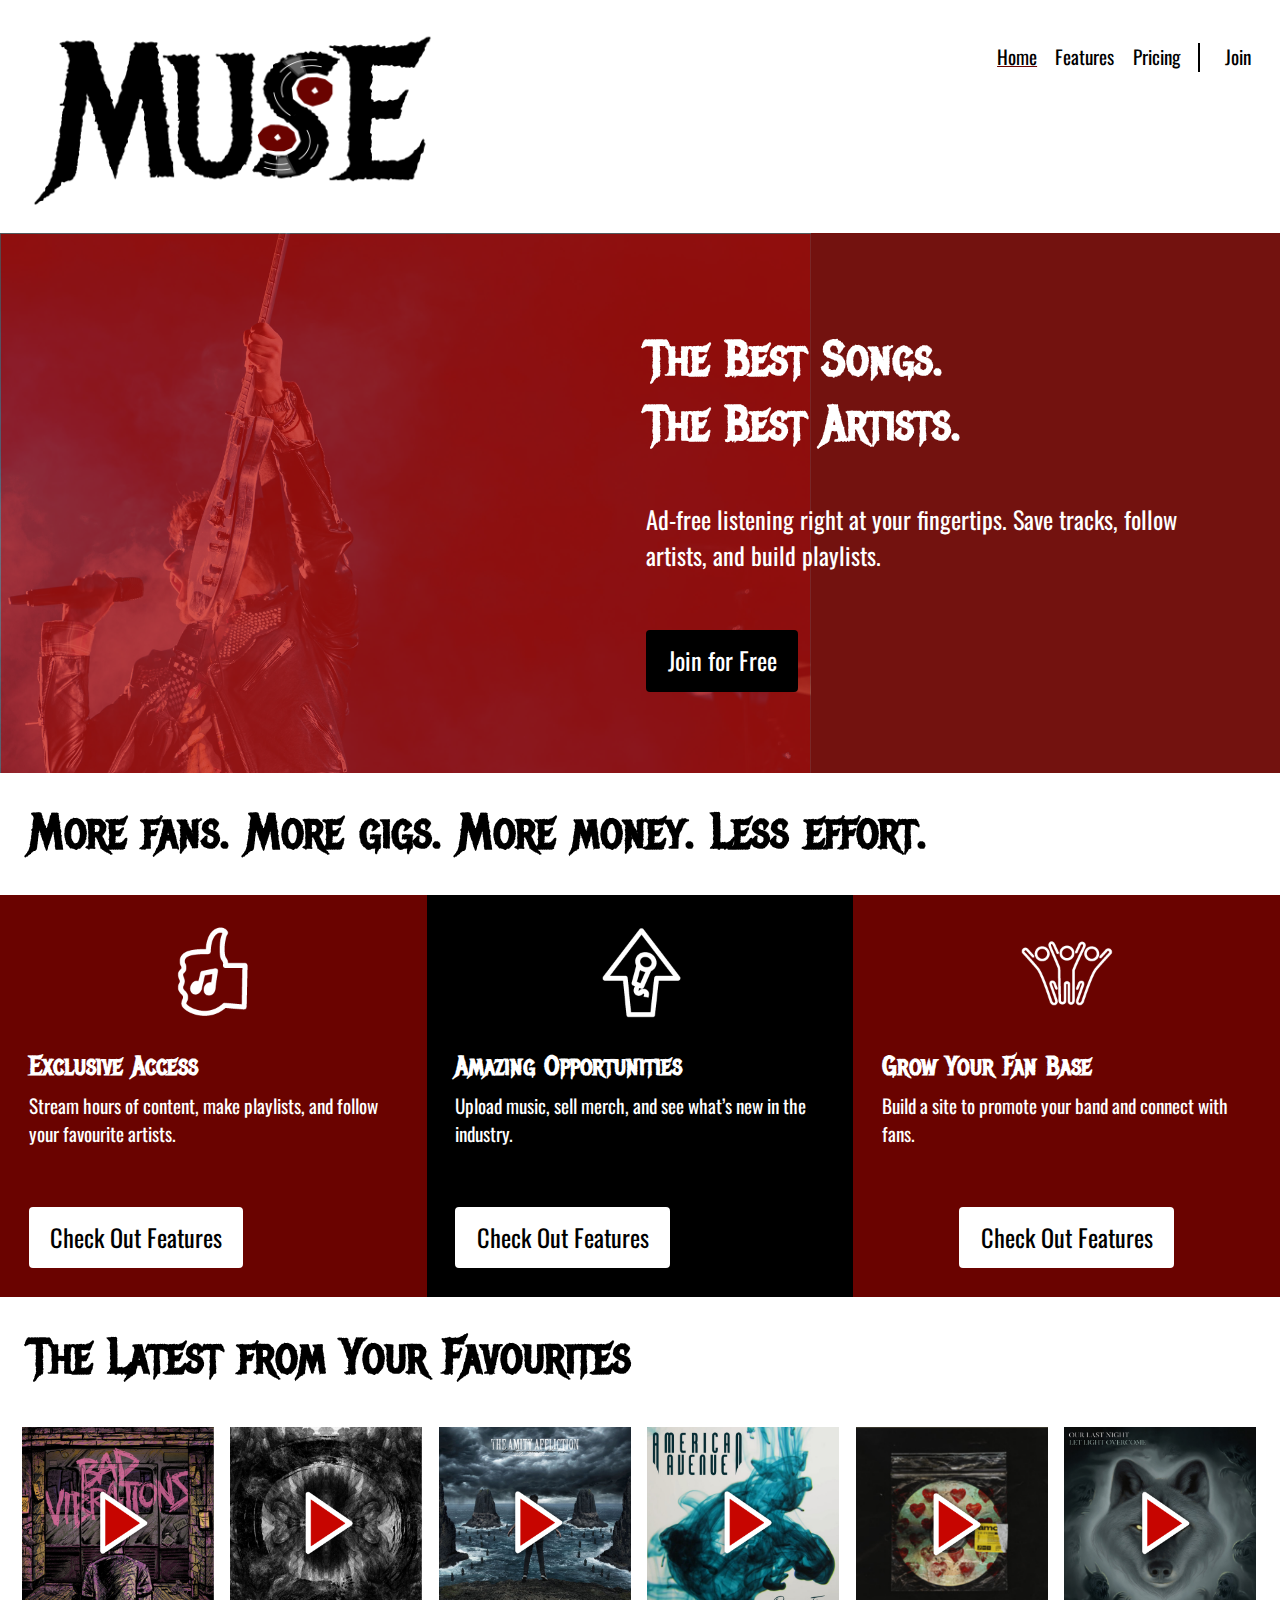
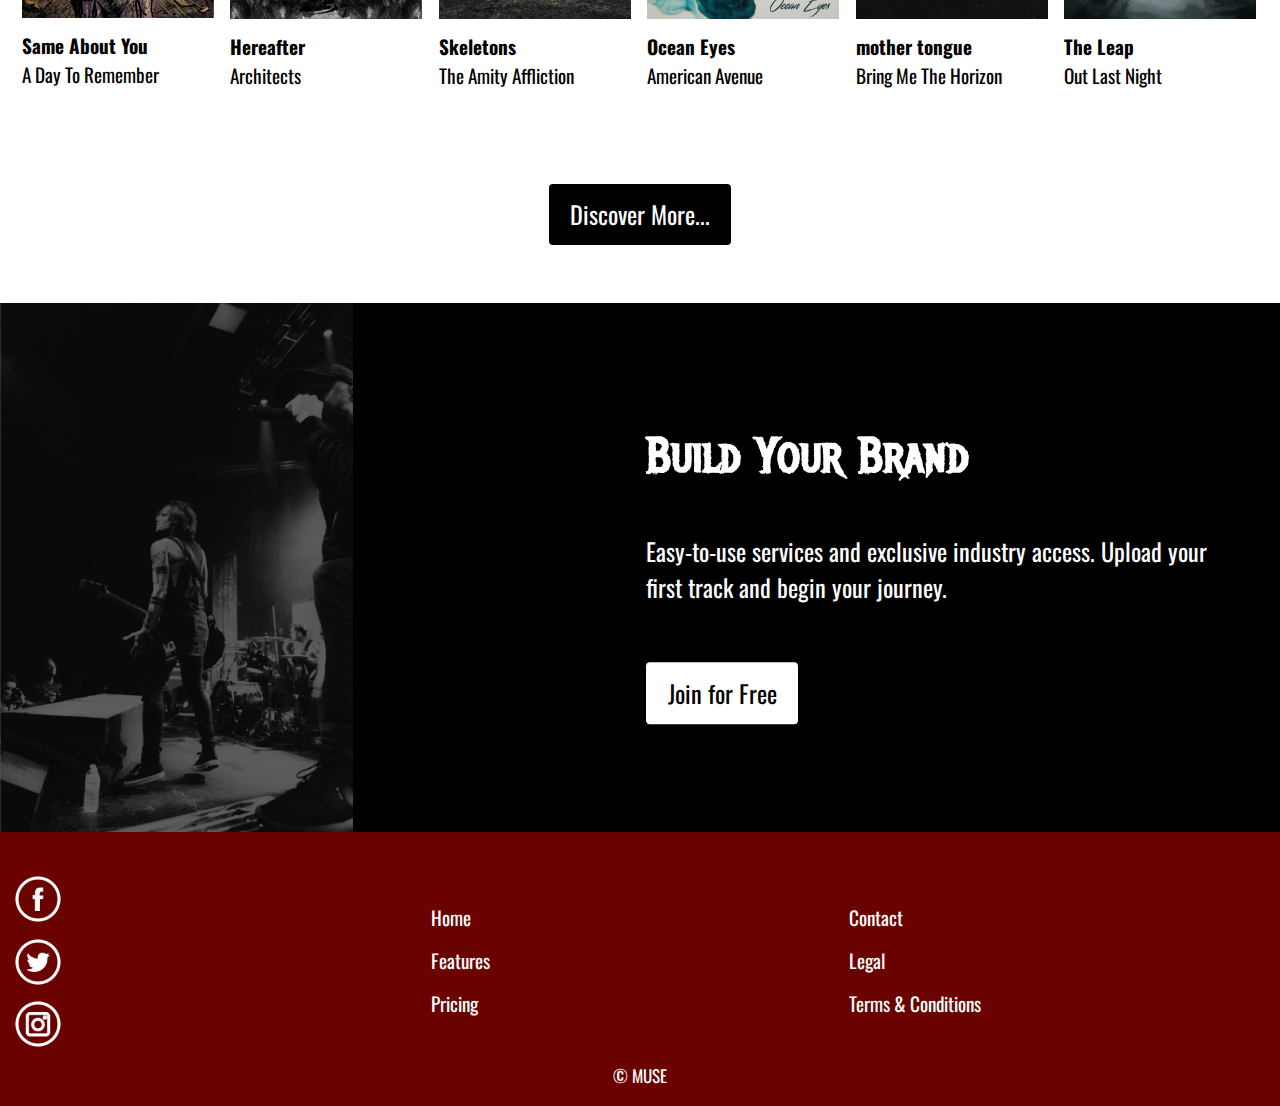
==== commit dbb8ce0d: "Change navigation from toggle for accessibility reasons" ====
--- a/index.html
+++ b/index.html
@@ -22,34 +22,17 @@
       <p class="push-1-2 giga"><a class="join-link" href="sign-up.html">Join</a></p>
     </div>
 
-    <div class="absolute  pin-tr pad-t gutter">
-      <input type="checkbox" class="nav-check" id="nav-check">
-      <label class="nav-label" for="nav-check">
-        <i class="icon i-32">
-          <img class="nav-open" src="images/icons/ham-open.svg" alt="">
-          <img class="nav-close" src="images/icons/ham-close.svg" alt="">
-        </i>
-      </label>
-      <nav class="nav island-1-2 gutter" role="navigation" id="nav" tabindex="0">
-        <ul class="list-group push-0">
-          <li class="nav-colour push-1-4 mega current"><a href="index.html">Home</a></li>
-          <li class="nav-colour push-1-4 mega"><a href="tour.html">Features</a></li>
-          <li class="nav-colour push-1-4 mega"><a href="pricing.html">Pricing</a></li>
-        </ul>
-      </nav>
-    </div>
-
-    <div class="grid push pad-t-1-2">
+    <div class="grid push-1-2 pad-t-1-2">
       <div class="unit xs-1 s-1 m-1-2 l-1-3">
-        <img class="img-flex" src="images/logo/logo.png" alt="">
-      </div>
-
-      <nav class="nav-d unit xs-0 s-0 m-1-2 l-2-3 pad-t" role="navigation" id="nav" tabindex="0">
+        <img class="img-flex" src="images/logo/logo.png" alt="logo">
+      </div>
+
+      <nav class="nav unit unit-xs-centered unit-s-centered m-1-2 l-2-3 pad-t" role="navigation" id="nav" tabindex="0">
         <ul class="list-group-inline">
           <li class="gutter-1-4 current"><a href="index.html">Home</a></li>
           <li class="gutter-1-4"><a href="tour.html">Features</a></li>
           <li class="gutter-1-4 push-r-1-4"><a href="pricing.html">Pricing</a></li>
-          <li class="sn-up"><a href="sign-up.html">Join</a></li>
+          <li class="sn-up"><a class="join-link2" href="sign-up.html">Join</a></li>
         </ul>
       </nav>
     </div>
@@ -64,200 +47,204 @@
           <h1 class="value-prop nina focus-title" tabindex="0">The Best Songs.
             <br>The Best Artists.</h1>
 
-            <p class="push-2 pad-t-1-2 giga">Ad-free listening right at your fingertips. Save tracks, follow artists, and build playlists.</p>
-
-            <div>
-              <a class="btn giga btn1" href="sign-up.html">Join for Free</a>
-            </div>
-          </div>
-        </div>
-      </section>
-
-      <section class="push">
-        <h2 class="value-prop nina gutter" tabindex="0">More fans. More gigs. More money. Less effort.</h2>
-
-        <ol class="grid list-group">
-          <li class="unit xs-1 s-1 m-1-3 l-1-3 icon-cards pad-t-1-2 pad-b-1-2 unit-content-distribute">
-            <div class="grid grid-middle card island-1-2 content-fill unit-content-distribute">
-              <i class="icon i-96 unit xs-1-3 s-1-3 m-1 l-1 push i-size">
-                <img class="img-flex" src="images/icons/icon-m-1.png" alt="">
-              </i>
-              <div class="icon-label unit xs-2-3 s-2-3 m-1 l-1 gutter-1-2 content-fill unit-content-distribute">
-                <h3 class="h3 push-1-4">Exclusive Access</h3>
-                <p class="push-0 content-fill">Stream hours of content, make playlists, and follow your favourite artists.</p>
-              </div>
-              <div class="unit xs-0 s-0 m-1 l-1 pad-t-2 gutter-1-2">
-                <a class="btn btn2 giga" href="tour.html">Check Out Features</a>
-              </div>
-            </div>
-          </li>
-
-          <li class="unit xs-1 s-1 m-1-3 l-1-3 icon-cards-b pad-t-1-2 pad-b-1-2 unit-content-distribute">
-            <div class="grid grid-middle card island-1-2 content-fill unit-content-distribute">
-              <i class="icon i-96 unit xs-1-3 s-1-3 m-1 l-1 push i-size">
-                <img class="img-flex" src="images/icons/icon-m-2.png" alt="">
-              </i>
-              <div class="icon-label unit xs-2-3 s-2-3 m-1 l-1 gutter-1-2 content-fill unit-content-distribute">
-                <h3 class="h3 push-1-4">Amazing Opportunities</h3>
-                <p class="push-0 content-fill">Upload music, sell merch, and see what’s new in the industry.</p>
-              </div>
-              <div class="unit xs-0 s-0 m-1 l-1 pad-t-2 gutter-1-2">
-                <a class="btn btn2 giga" href="tour.html">Check Out Features</a>
-              </div>
-            </div>
-          </li>
-
-          <li class="unit xs-1 s-1 m-1-3 l-1-3 icon-cards pad-t-1-2 pad-b-1-2 unit-content-distribute">
-            <div class="grid grid-middle card island-1-2 content-fill unit-content-distribute">
-              <i class="icon i-96 unit xs-1-3 s-1-3 m-1 l-1 push i-size">
-                <img class="img-flex" src="images/icons/icon-m-3.png" alt="">
-              </i>
-              <div class="icon-label unit xs-2-3 s-2-3 m-1 l-1 gutter-1-2 content-fill unit-content-distribute">
-                <h3 class="h3 push-1-4">Grow Your Fan Base</h3>
-                <p class="push-0 content-fill">Build a site to promote your band and connect with fans.</p>
-              </div>
-              <div class="unit unit-xs-centered unit-s-centered unit-m-centered unit-l-centered pad-t-2 gutter-1-2">
-                <a class="btn btn2 giga" href="tour.html">Check Out Features</a>
-              </div>
-            </div>
-          </li>
-        </ol>
-      </section>
-
-      <section class="push">
-        <h2 class="value-prop nina gutter" tabindex="0">The Latest from Your Favourites</h2>
-
-        <div class="grid gutter-1-2">
-          <div class="unit unit-xs-centered unit-s-centered m-1-6 l-1-6 push island-1-4" tabindex="0">
-            <figure>
-              <img class="img-flex album" src="images/photos/albums/album-1.png" alt="Album art" aria-details="album-1">
-
-              <figcaption class="pad-t-1-2" id="album-1">
-                <p class="push-0 bold">Same About You</p>
-                <p class="push-0">A Day To Remember</p>
-              </figcaption>
-            </figure>
-          </div>
-
-          <div class="unit xs-0 s-0 m-1-6 l-1-6 push island-1-4" tabindex="0">
-            <figure>
-              <img class="img-flex album" src="images/photos/albums/album-2-16.png" alt="Album art" aria-details="album-2">
-
-              <figcaption class="pad-t-1-2" id="album-2">
-                <p class="push-0 bold">Hereafter</p>
-                <p class="push-0">Architects</p>
-              </figcaption>
-            </figure>
-          </div>
-
-          <div class="unit unit-xs-centered unit-s-centered m-1-6 l-1-6 push island-1-4" tabindex="0">
-            <figure>
-              <img class="img-flex album" src="images/photos/albums/album-7.png" alt="Album art" aria-details="album-3">
-
-              <figcaption class="pad-t-1-2" id="album-3">
-                <p class="push-0 bold">Skeletons</p>
-                <p class="push-0">The Amity Affliction</p>
-              </figcaption>
-            </figure>
-          </div>
-
-          <div class="unit xs-0 s-0 m-1-6 l-1-6 push island-1-4" tabindex="0">
-            <figure>
-              <img class="img-flex album" src="images/photos/albums/album-8.png" alt="Album art" aria-details="album-4">
-
-              <figcaption class="pad-t-1-2" id="album-4">
-                <p class="push-0 bold">Ocean Eyes</p>
-                <p class="push-0">American Avenue</p>
-              </figcaption>
-            </figure>
-          </div>
-
-          <div class="unit unit-xs-centered unit-s-centered m-1-6 l-1-6 push island-1-4" tabindex="0">
-            <figure>
-              <img class="img-flex album" src="images/photos/albums/album-13.png" alt="Album art" aria-details="album-5">
-
-              <figcaption class="pad-t-1-2" id="album-5">
-                <p class="push-0 bold">mother tongue</p>
-                <p class="push-0">Bring Me The Horizon</p>
-              </figcaption>
-            </figure>
-          </div>
-
-          <div class="unit xs-0 s-0 m-1-6 l-1-6 push island-1-4" tabindex="0">
-            <figure>
-              <img class="img-flex album" src="images/photos/albums/album-14.png" alt="Album art" aria-details="album-6">
-
-              <figcaption class="pad-t-1-2" id="album-6">
-                <p class="push-0 bold">The Leap</p>
-                <p class="push-0">Out Last Night</p>
-              </figcaption>
-            </figure>
-          </div>
-        </div>
-
-        <div class="push-2 pad-t center-content">
-          <a class="btn btn3 giga" href="">Discover More...</a>
-        </div>
-      </section>
-
-      <section class="sec-4">
-        <div class="relative banner-img">
+          <p class="push-2 pad-t-1-2 giga">Ad-free listening right at your fingertips. Save tracks, follow artists, and build playlists.</p>
+
           <div>
-            <img class="ban-image" src="images/photos/banner-m-2.png" alt="Image of band We Came As Romans" aria-details="build-banner">
-          </div>
-
-          <div class="absolute pin-cr gutter-2 pad-t-1-2 ban-con max-length" id="build-banner">
-            <h2 class="value-prop nina focus-title" tabindex="0">Build Your Brand</h2>
-
-            <p class="push-2 pad-t-1-2 giga">Easy-to-use services and exclusive industry access. Upload your first track and begin your journey.</p>
-
-            <div>
-              <a class="btn giga btn4" href="sign-up.html">Join for Free</a>
-            </div>
-          </div>
-        </div>
-      </section>
-    </main>
-
-    <footer class="footer island-1-2" role="contentinfo">
-      <div class="grid">
-        <ul class="unit xs-1-3 s-1-3 m-1-3 l-1-3 list-group push-0 pad-t">
-          <li class="push-1-2"><a class="focus-foot" href="">
-            <i class="icon i-48">
-              <img src="images/icons/sm-icon-1.png" alt="Facebook">
+            <a class="btn giga btn1" href="sign-up.html">Join for Free</a>
+          </div>
+        </div>
+      </div>
+
+      <div class="embed embed-16by9 hidden">
+        <img class="embed-item" src="images/photos/banner-m-1.png" alt="Image of man singing">
+      </div>
+    </section>
+
+    <section class="push">
+      <h2 class="value-prop nina gutter" tabindex="0">More fans. More gigs. More money. Less effort.</h2>
+
+      <ol class="grid list-group">
+        <li class="unit xs-1 s-1 m-1-3 l-1-3 icon-cards pad-t-1-2 pad-b-1-2 unit-content-distribute">
+          <div class="grid grid-middle card island-1-2 content-fill unit-content-distribute">
+            <i class="icon i-96 unit xs-1-3 s-1-3 m-1 l-1 push i-size">
+              <img class="img-flex" src="images/icons/icon-m-1.png" alt="icon">
             </i>
-          </a></li>
-          <li class="push-1-2"><a class="focus-foot" href="">
-            <i class="icon i-48">
-              <img src="images/icons/sm-icon-2.png" alt="Twitter">
+            <div class="icon-label unit xs-2-3 s-2-3 m-1 l-1 gutter-1-2 content-fill unit-content-distribute">
+              <h3 class="h3 push-1-4">Exclusive Access</h3>
+              <p class="push-0 content-fill">Stream hours of content, make playlists, and follow your favourite artists.</p>
+            </div>
+            <div class="unit xs-0 s-0 m-1 l-1 pad-t-2 gutter-1-2">
+              <a class="btn btn2 giga" href="tour.html">Check Out Features</a>
+            </div>
+          </div>
+        </li>
+
+        <li class="unit xs-1 s-1 m-1-3 l-1-3 icon-cards-b pad-t-1-2 pad-b-1-2 unit-content-distribute">
+          <div class="grid grid-middle card island-1-2 content-fill unit-content-distribute">
+            <i class="icon i-96 unit xs-1-3 s-1-3 m-1 l-1 push i-size">
+              <img class="img-flex" src="images/icons/icon-m-2.png" alt="icon">
             </i>
-          </a></li>
-          <li class="push-1-2"><a class="focus-foot" href="">
-            <i class="icon i-48">
-              <img src="images/icons/sm-icon-3.png" alt="Instagram">
+            <div class="icon-label unit xs-2-3 s-2-3 m-1 l-1 gutter-1-2 content-fill unit-content-distribute">
+              <h3 class="h3 push-1-4">Amazing Opportunities</h3>
+              <p class="push-0 content-fill">Upload music, sell merch, and see what’s new in the industry.</p>
+            </div>
+            <div class="unit xs-0 s-0 m-1 l-1 pad-t-2 gutter-1-2">
+              <a class="btn btn2 giga" href="tour.html">Check Out Features</a>
+            </div>
+          </div>
+        </li>
+
+        <li class="unit xs-1 s-1 m-1-3 l-1-3 icon-cards pad-t-1-2 pad-b-1-2 unit-content-distribute">
+          <div class="grid grid-middle card island-1-2 content-fill unit-content-distribute">
+            <i class="icon i-96 unit xs-1-3 s-1-3 m-1 l-1 push i-size">
+              <img class="img-flex" src="images/icons/icon-m-3.png" alt="icon">
             </i>
-          </a></li>
+            <div class="icon-label unit xs-2-3 s-2-3 m-1 l-1 gutter-1-2 content-fill unit-content-distribute">
+              <h3 class="h3 push-1-4">Grow Your Fan Base</h3>
+              <p class="push-0 content-fill">Build a site to promote your band and connect with fans.</p>
+            </div>
+            <div class="unit unit-xs-centered unit-s-centered unit-m-centered unit-l-centered pad-t-2 gutter-1-2">
+              <a class="btn btn2 giga" href="tour.html">Check Out Features</a>
+            </div>
+          </div>
+        </li>
+      </ol>
+    </section>
+
+    <section class="push">
+      <h2 class="value-prop nina gutter" tabindex="0">The Latest from Your Favourites</h2>
+
+      <div class="grid gutter-1-2">
+        <div class="unit unit-xs-centered unit-s-centered m-1-6 l-1-6 push island-1-4" tabindex="0">
+          <figure role="group">
+            <img class="img-flex album" src="images/photos/albums/album-1.png" alt="Album art" aria-details="album-1">
+
+            <figcaption class="pad-t-1-2" id="album-1">
+              <p class="push-0 bold">Same About You</p>
+              <p class="push-0">A Day To Remember</p>
+            </figcaption>
+          </figure>
+        </div>
+
+        <div class="unit xs-0 s-0 m-1-6 l-1-6 push island-1-4" tabindex="0">
+          <figure role="group">
+            <img class="img-flex album" src="images/photos/albums/album-2-16.png" alt="Album art" aria-details="album-2">
+
+            <figcaption class="pad-t-1-2" id="album-2">
+              <p class="push-0 bold">Hereafter</p>
+              <p class="push-0">Architects</p>
+            </figcaption>
+          </figure>
+        </div>
+
+        <div class="unit unit-xs-centered unit-s-centered m-1-6 l-1-6 push island-1-4" tabindex="0">
+          <figure role="group">
+            <img class="img-flex album" src="images/photos/albums/album-7.png" alt="Album art" aria-details="album-3">
+
+            <figcaption class="pad-t-1-2" id="album-3">
+              <p class="push-0 bold">Skeletons</p>
+              <p class="push-0">The Amity Affliction</p>
+            </figcaption>
+          </figure>
+        </div>
+
+        <div class="unit xs-0 s-0 m-1-6 l-1-6 push island-1-4" tabindex="0">
+          <figure role="group">
+            <img class="img-flex album" src="images/photos/albums/album-8.png" alt="Album art" aria-details="album-4">
+
+            <figcaption class="pad-t-1-2" id="album-4">
+              <p class="push-0 bold">Ocean Eyes</p>
+              <p class="push-0">American Avenue</p>
+            </figcaption>
+          </figure>
+        </div>
+
+        <div class="unit unit-xs-centered unit-s-centered m-1-6 l-1-6 push island-1-4" tabindex="0">
+          <figure role="group">
+            <img class="img-flex album" src="images/photos/albums/album-13.png" alt="Album art" aria-details="album-5">
+
+            <figcaption class="pad-t-1-2" id="album-5">
+              <p class="push-0 bold">mother tongue</p>
+              <p class="push-0">Bring Me The Horizon</p>
+            </figcaption>
+          </figure>
+        </div>
+
+        <div class="unit xs-0 s-0 m-1-6 l-1-6 push island-1-4" tabindex="0">
+          <figure role="group">
+            <img class="img-flex album" src="images/photos/albums/album-14.png" alt="Album art" aria-details="album-6">
+
+            <figcaption class="pad-t-1-2" id="album-6">
+              <p class="push-0 bold">The Leap</p>
+              <p class="push-0">Out Last Night</p>
+            </figcaption>
+          </figure>
+        </div>
+      </div>
+
+      <div class="push-2 pad-t center-content">
+        <a class="btn btn3 giga" href="tour.html">Discover More...</a>
+      </div>
+    </section>
+
+    <section class="sec-4">
+      <div class="relative banner-img">
+        <div>
+          <img class="ban-image" src="images/photos/banner-m-2.png" alt="Image of band We Came As Romans" aria-details="build-banner">
+        </div>
+
+        <div class="absolute pin-cr gutter-2 pad-t-1-2 ban-con max-length" id="build-banner">
+          <h2 class="value-prop nina focus-title" tabindex="0">Build Your Brand</h2>
+
+          <p class="push-2 pad-t-1-2 giga">Easy-to-use services and exclusive industry access. Upload your first track and begin your journey.</p>
+
+          <div>
+            <a class="btn giga btn4" href="sign-up.html">Join for Free</a>
+          </div>
+        </div>
+      </div>
+    </section>
+  </main>
+
+  <footer class="footer island-1-2" role="contentinfo">
+    <div class="grid">
+      <ul class="unit xs-1-3 s-1-3 m-1-3 l-1-3 list-group push-0 pad-t">
+        <li class="push-1-2"><a class="focus-foot" href="#">
+          <i class="icon i-48">
+            <img src="images/icons/sm-icon-1.png" alt="Facebook">
+          </i>
+        </a></li>
+        <li class="push-1-2"><a class="focus-foot" href="#">
+          <i class="icon i-48">
+            <img src="images/icons/sm-icon-2.png" alt="Twitter">
+          </i>
+        </a></li>
+        <li class="push-1-2"><a class="focus-foot" href="#">
+          <i class="icon i-48">
+            <img src="images/icons/sm-icon-3.png" alt="Instagram">
+          </i>
+        </a></li>
+      </ul>
+
+      <nav class="unit xs-1-3 s-1-3 m-1-3 l-1-3 foot-links pad-t-2">
+        <ul class="list-group foot-li">
+          <li class="push-1-2"><a class="focus-foot" href="index.html">Home</a></li>
+          <li class="push-1-2"><a class="focus-foot" href="tour.html">Features</a></li>
+          <li class="push-1-2"><a class="focus-foot" href="pricing.html">Pricing</a></li>
         </ul>
-
-        <nav class="unit xs-1-3 s-1-3 m-1-3 l-1-3 foot-links pad-t-2">
-          <ul class="list-group foot-li">
-            <li class="push-1-2"><a class="focus-foot" href="index.html">Home</a></li>
-            <li class="push-1-2"><a class="focus-foot" href="tour.html">Features</a></li>
-            <li class="push-1-2"><a class="focus-foot" href="pricing.html">Pricing</a></li>
-          </ul>
-        </nav>
-
-        <nav class="unit xs-1-3 s-1-3 m-1-3 l-1-3 foot-links pad-t-2">
-          <ul class="list-group foot-li">
-            <li class="push-1-2"><a class="focus-foot" href="">Contact</a></li>
-            <li class="push-1-2"><a class="focus-foot" href="">Legal</a></li>
-            <li class="push-1-2"><a class="focus-foot" href="">Terms &amp; Conditions</a></li>
-          </ul>
-        </nav>
-      </div>
-
-      <small class="copyright center-content">© MUSE</small>
-    </footer>
-
-  </body>
-  </html>
+      </nav>
+
+      <nav class="unit xs-1-3 s-1-3 m-1-3 l-1-3 foot-links pad-t-2">
+        <ul class="list-group foot-li">
+          <li class="push-1-2"><a class="focus-foot" href="#">Contact</a></li>
+          <li class="push-1-2"><a class="focus-foot" href="#">Legal</a></li>
+          <li class="push-1-2"><a class="focus-foot" href="#">Terms &amp; Conditions</a></li>
+        </ul>
+      </nav>
+    </div>
+
+    <small class="copyright center-content">© MUSE</small>
+  </footer>
+
+</body>
+</html>
--- a/css/main.css
+++ b/css/main.css
@@ -17,53 +17,20 @@
   color: #c70500;
 }
 
-.nav {
+.join-link2 {
   display: none;
-  background-color: #fff;
-  border: 3px solid #000;
-  border-radius: 5px;
-}
-
-.nav-colour a {
-  color: #000;
+}
+
+header {
+  background-color: #fff;
+}
+
+.nav a {
   text-decoration: none;
-}
-
-.nav-colour a:hover {
-  color: #c70500;
-  text-decoration: underline;
-}
-
-header [type="checkbox"] + label::before {
-  top: -10em;
-}
-
-.nav-close {
-  display: none;
-}
-
-.nav-check:checked ~ .nav {
-  display: block;
-}
-
-.nav-check:checked ~ .nav-label .nav-open {
-  display: none;
-}
-
-.nav-check:checked ~ .nav-label .nav-close {
-  display: block;
-}
-
-.nav-d {
-  display: none;
-}
-
-.nav-d a {
-  text-decoration: none;
-  color: #000;
-}
-
-.nav-d a:hover {
+  color: #000;
+}
+
+.nav a:hover {
   text-decoration: underline;
   color: #c70500;
 }
@@ -290,7 +257,7 @@
 }
 
 .sign-up {
-  background-color: #6a0300;
+  background-color: #000;
 }
 
 .sign-up-form {
@@ -417,13 +384,7 @@
 
 @media only screen and (min-width: 38em) {
 
-  header [type="checkbox"] + label,
-  .nav-check:checked ~ .nav {
-    display: none;
-  }
-
-  .nav-d {
-    display: block;
+  .nav {
     text-align: right;
   }
 
@@ -439,6 +400,10 @@
     display: none;
   }
 
+  .join-link2 {
+    display: block;
+  }
+
   .line-space {
     border-left: 3px solid #fff;
   }
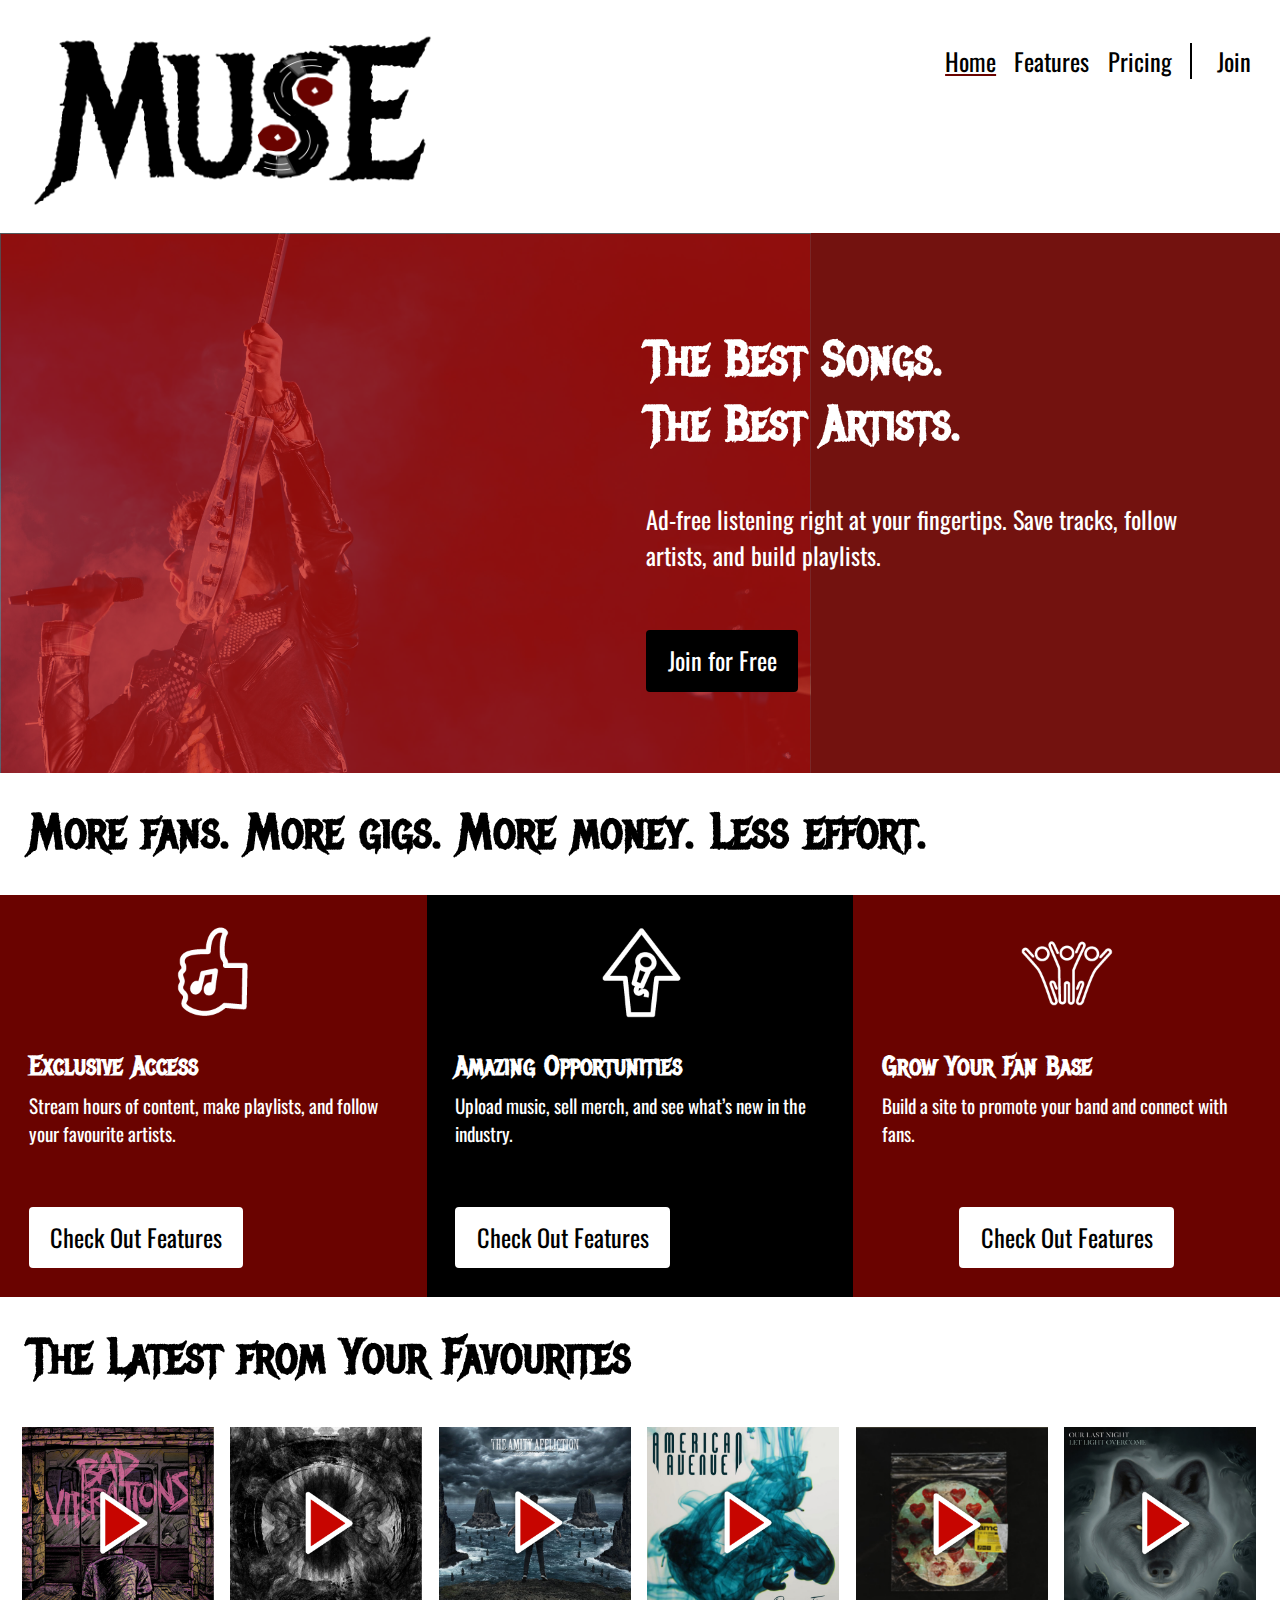
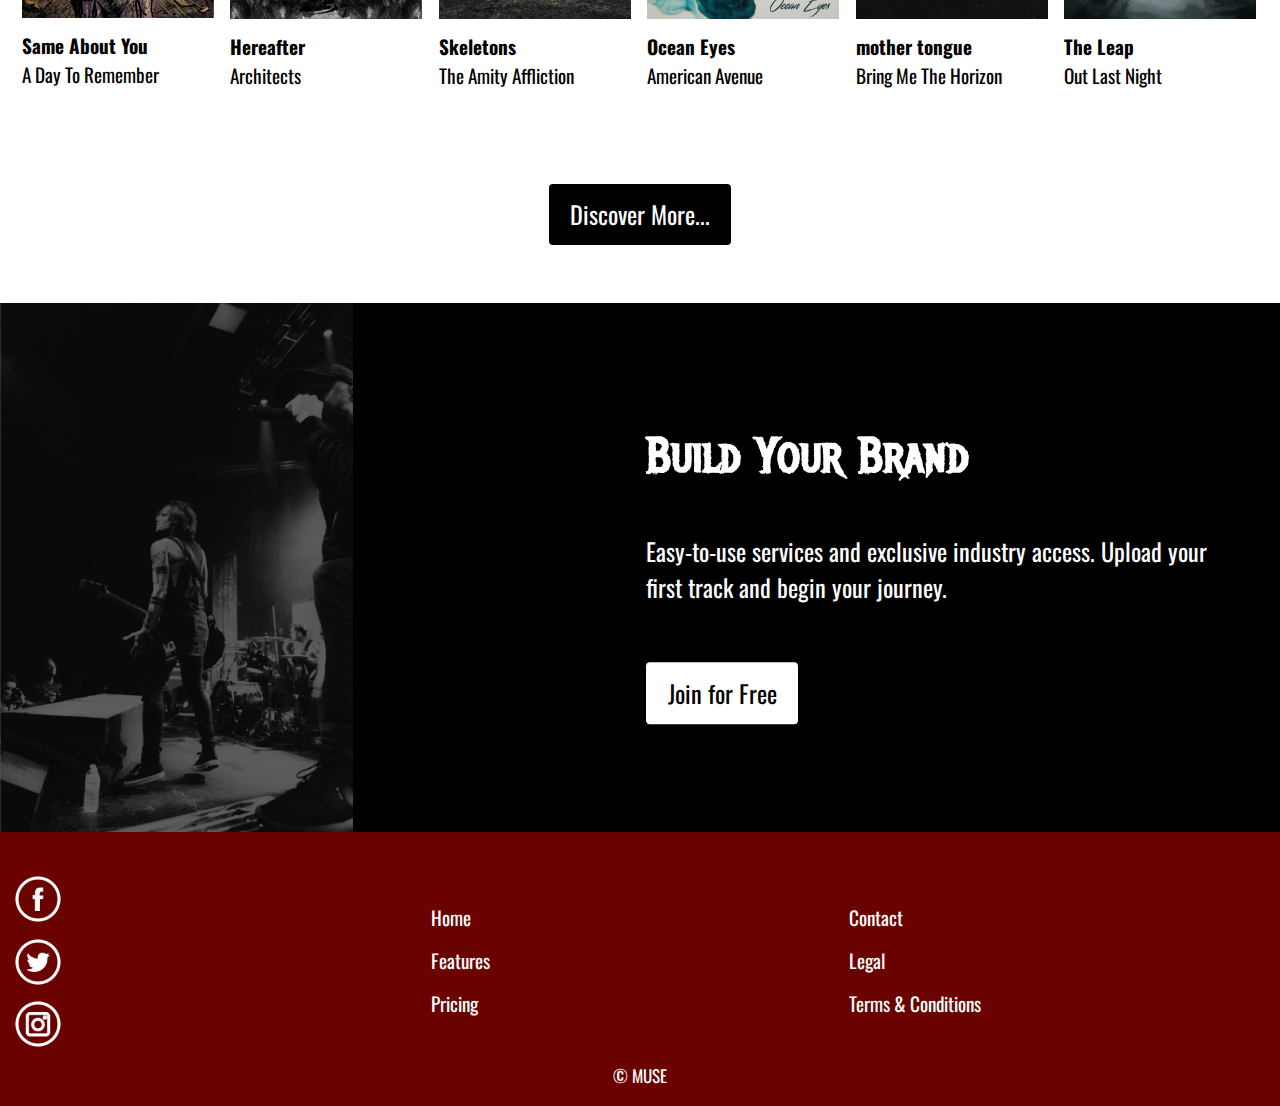
==== commit 416fdb11: "Fix my navigation" ====
--- a/index.html
+++ b/index.html
@@ -29,10 +29,10 @@
 
       <nav class="nav unit unit-xs-centered unit-s-centered m-1-2 l-2-3 pad-t" role="navigation" id="nav" tabindex="0">
         <ul class="list-group-inline">
-          <li class="gutter-1-4 current"><a href="index.html">Home</a></li>
-          <li class="gutter-1-4"><a href="tour.html">Features</a></li>
-          <li class="gutter-1-4 push-r-1-4"><a href="pricing.html">Pricing</a></li>
-          <li class="sn-up"><a class="join-link2" href="sign-up.html">Join</a></li>
+          <li class="gutter-1-4 current giga"><a href="index.html">Home</a></li>
+          <li class="gutter-1-4 giga"><a href="tour.html">Features</a></li>
+          <li class="gutter-1-4 push-r-1-4 giga"><a href="pricing.html">Pricing</a></li>
+          <li class="sn-up giga"><a class="join-link2" href="sign-up.html">Join</a></li>
         </ul>
       </nav>
     </div>
--- a/css/main.css
+++ b/css/main.css
@@ -264,8 +264,8 @@
   background-color: #fff;
 }
 
-.join-h1 {
-  font-family: "Metal Mania", sans-serif;
+.ban-sign {
+  max-height: 30em;
 }
 
 fieldset {
